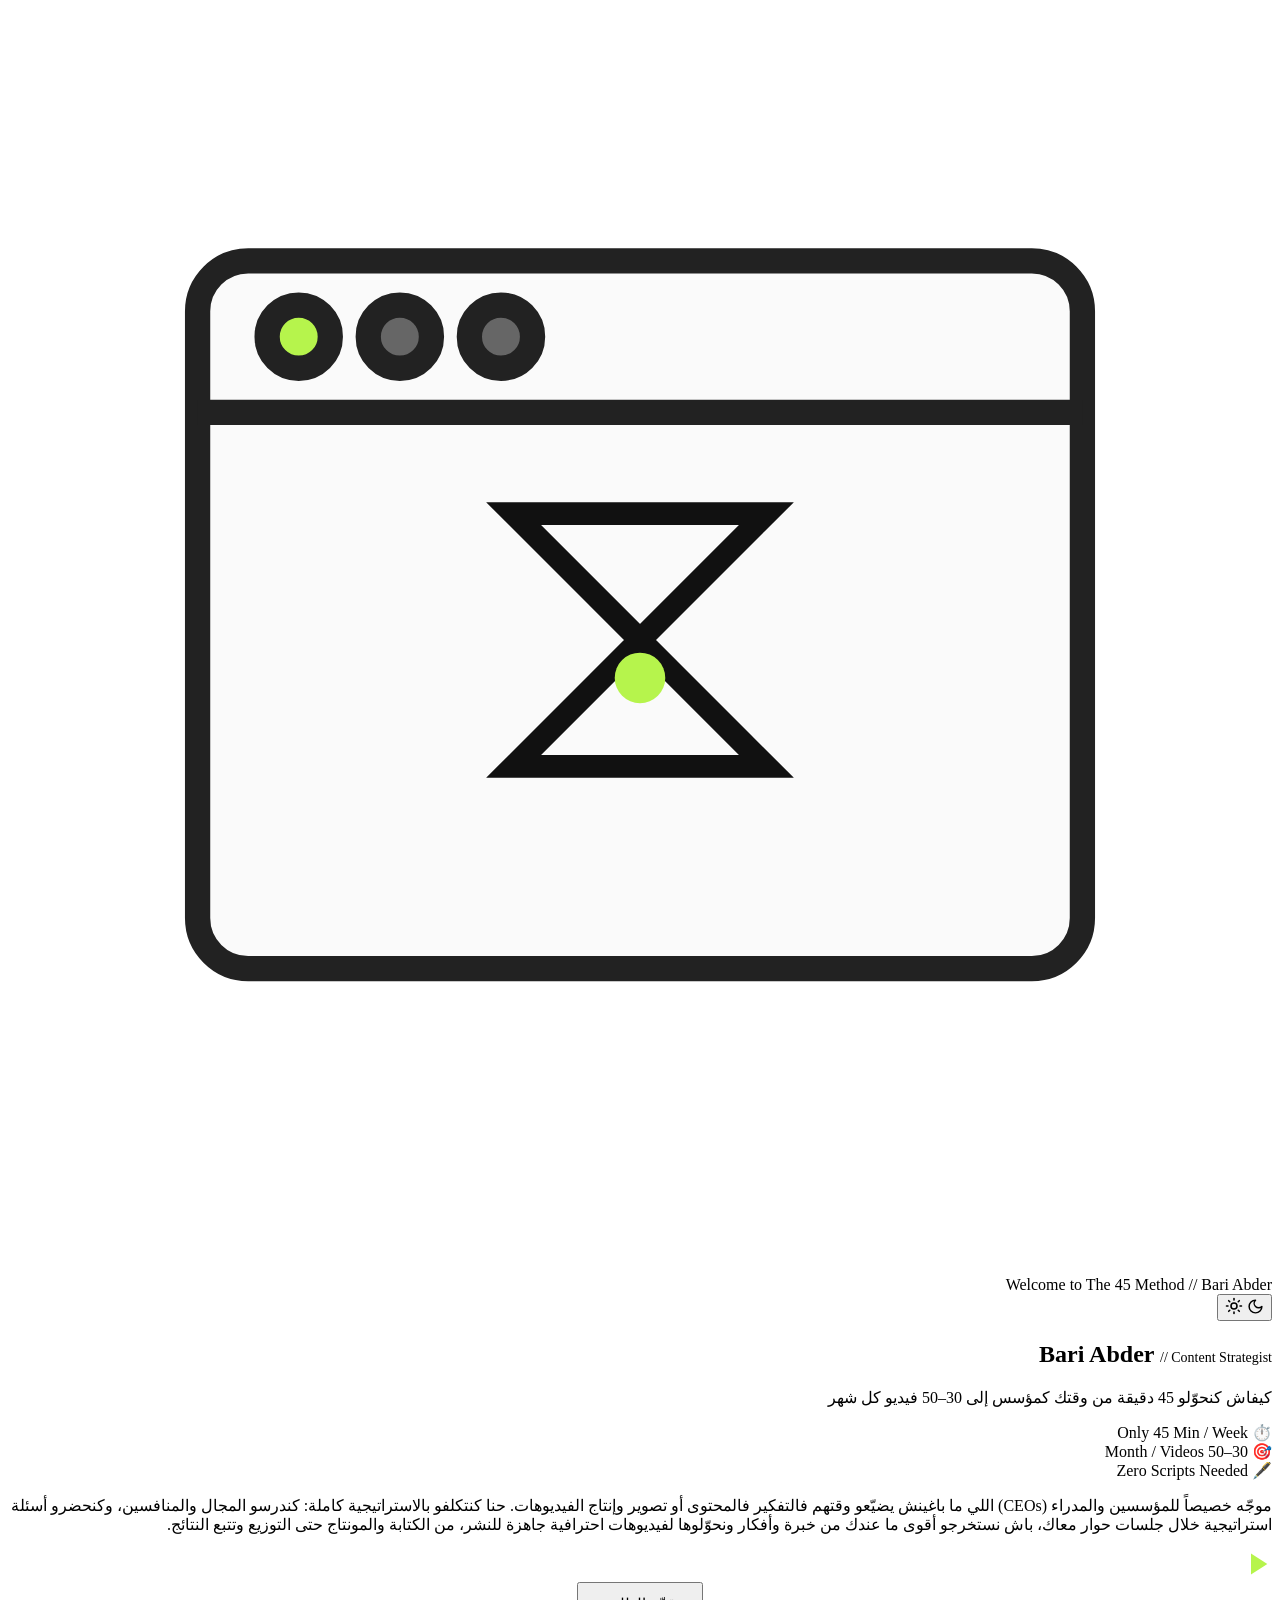
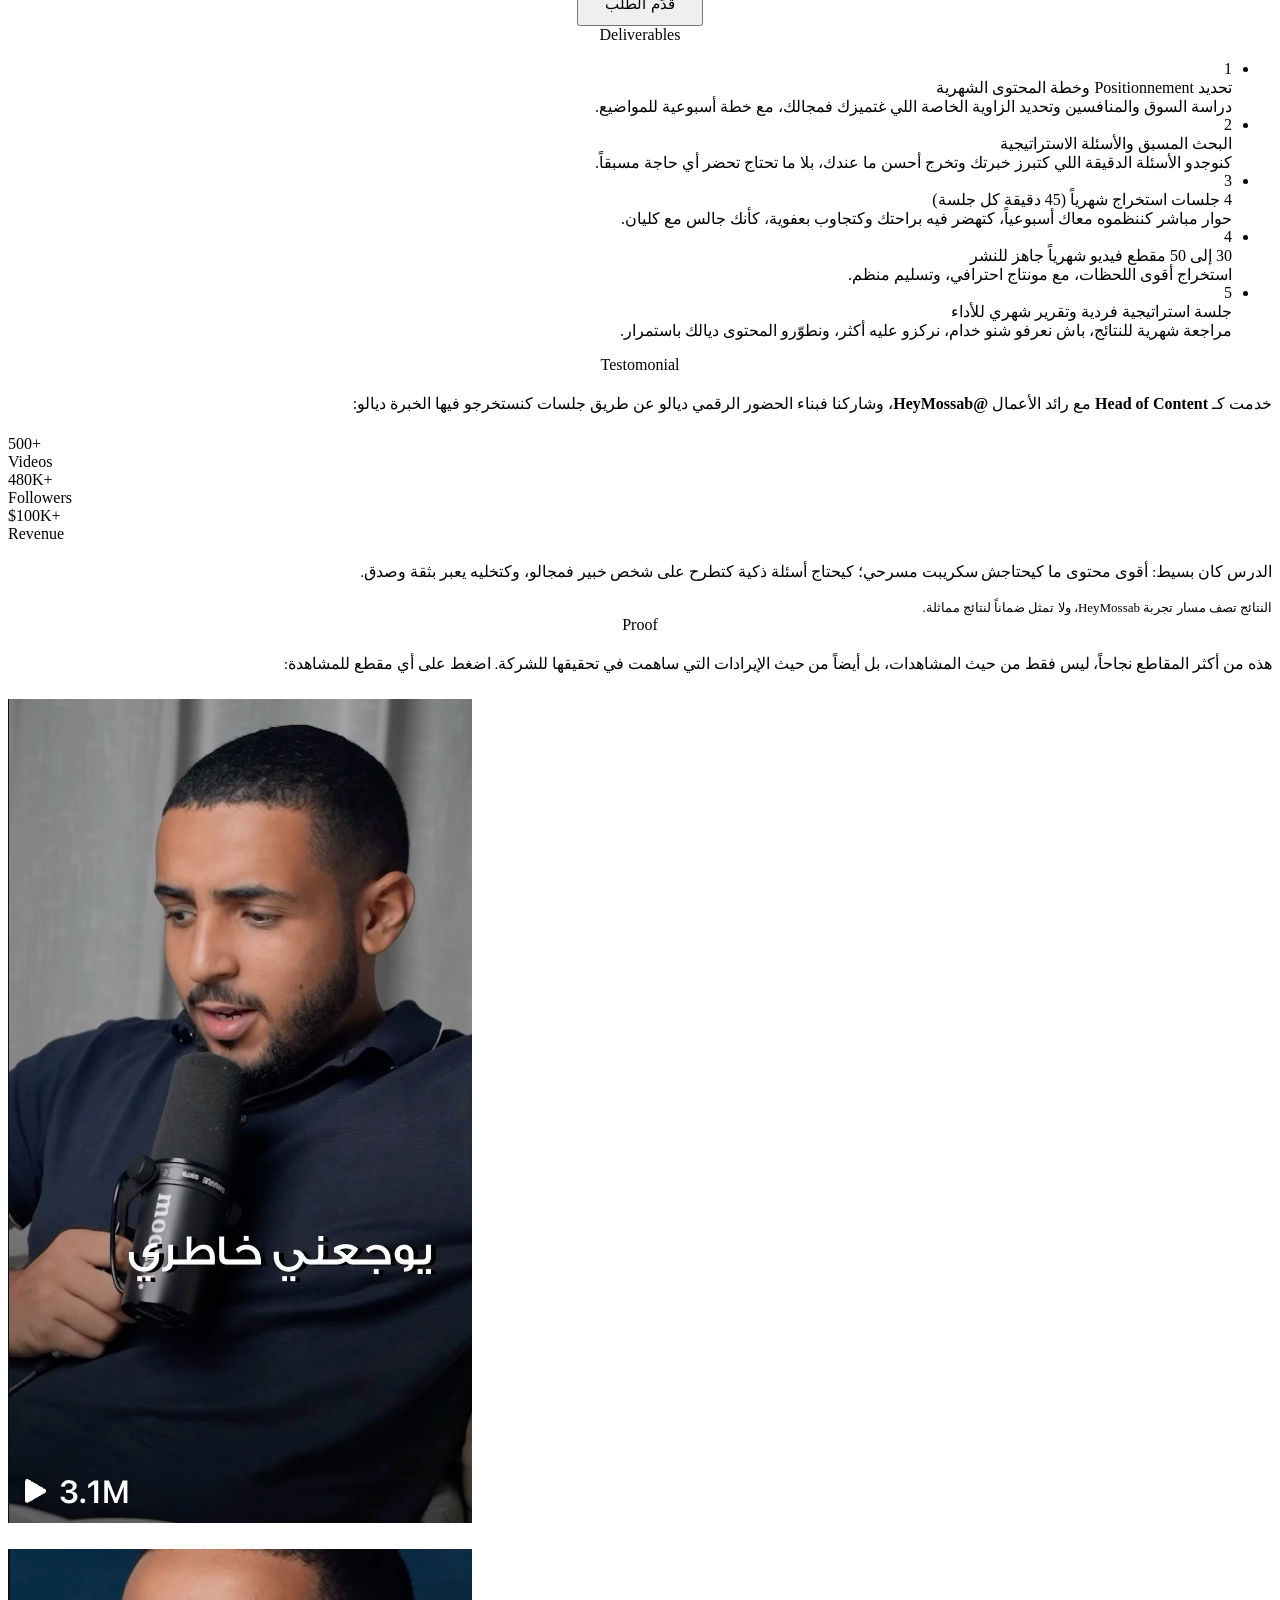
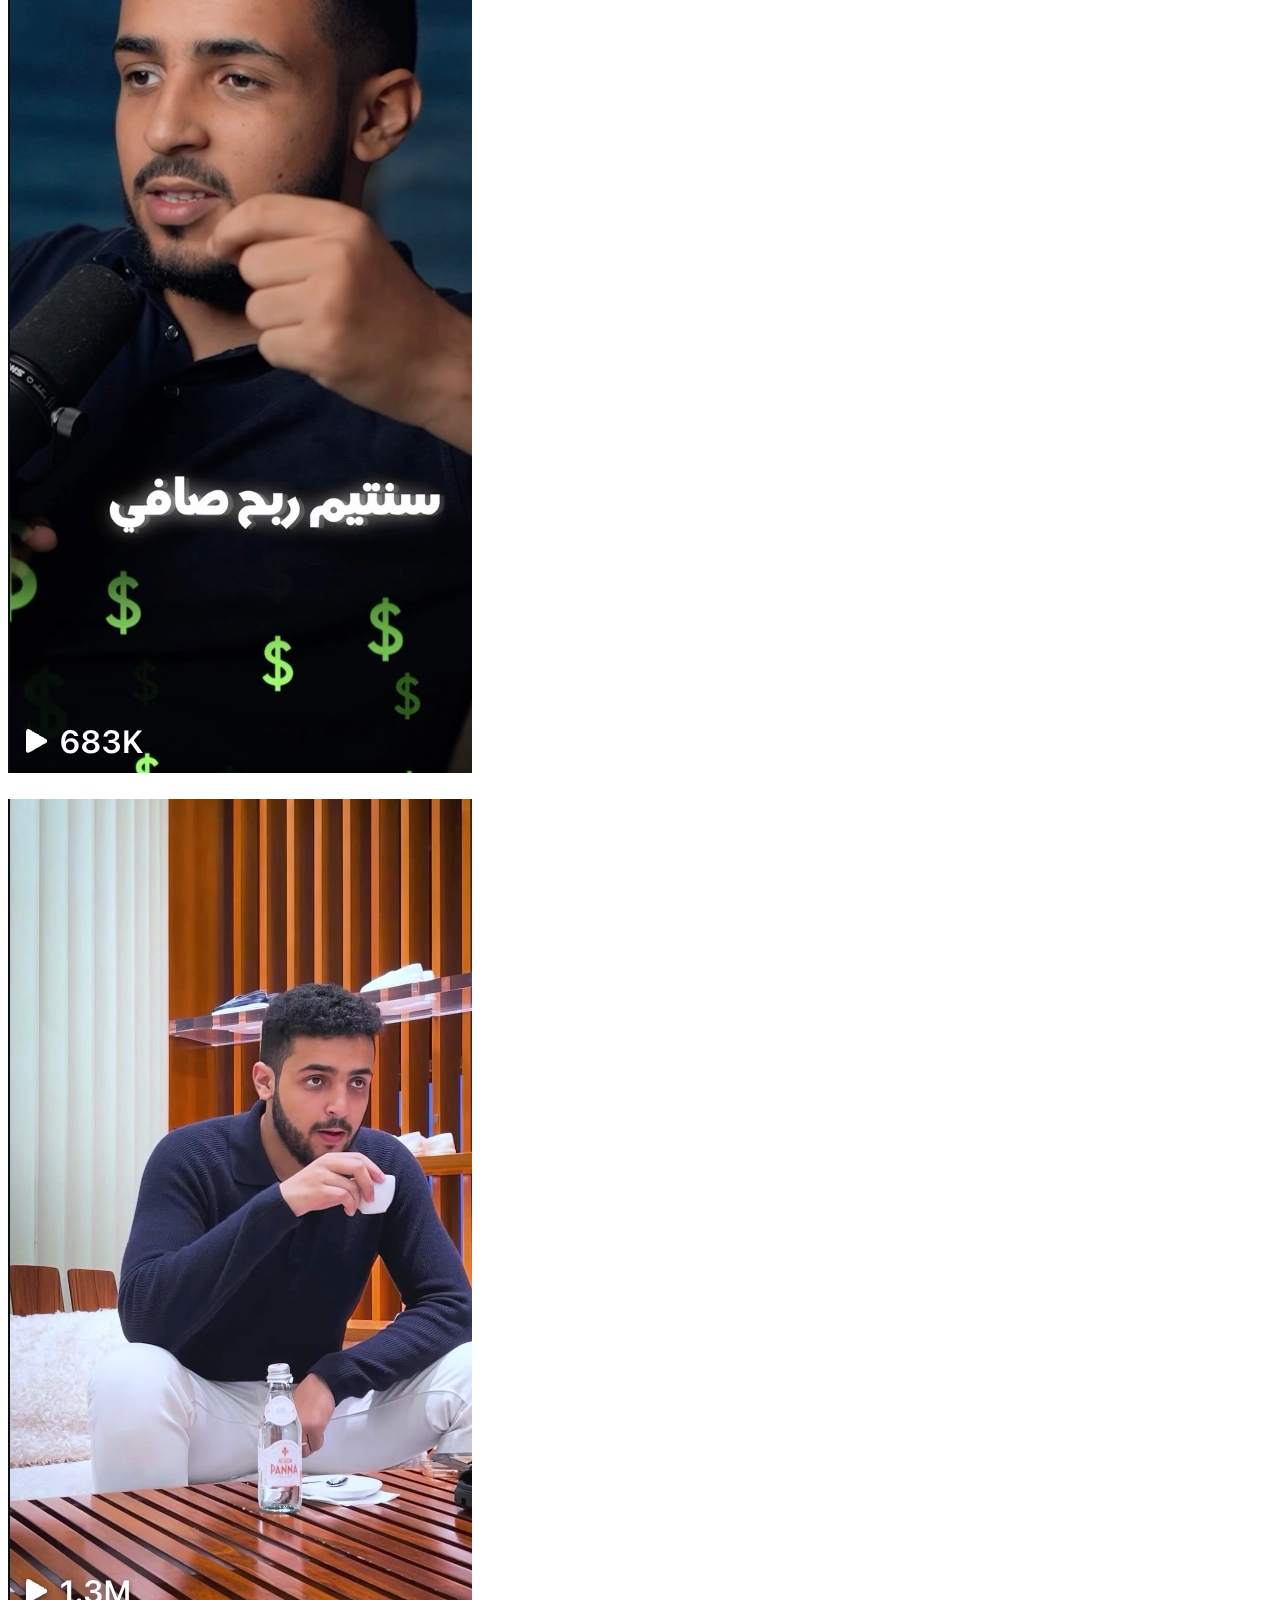
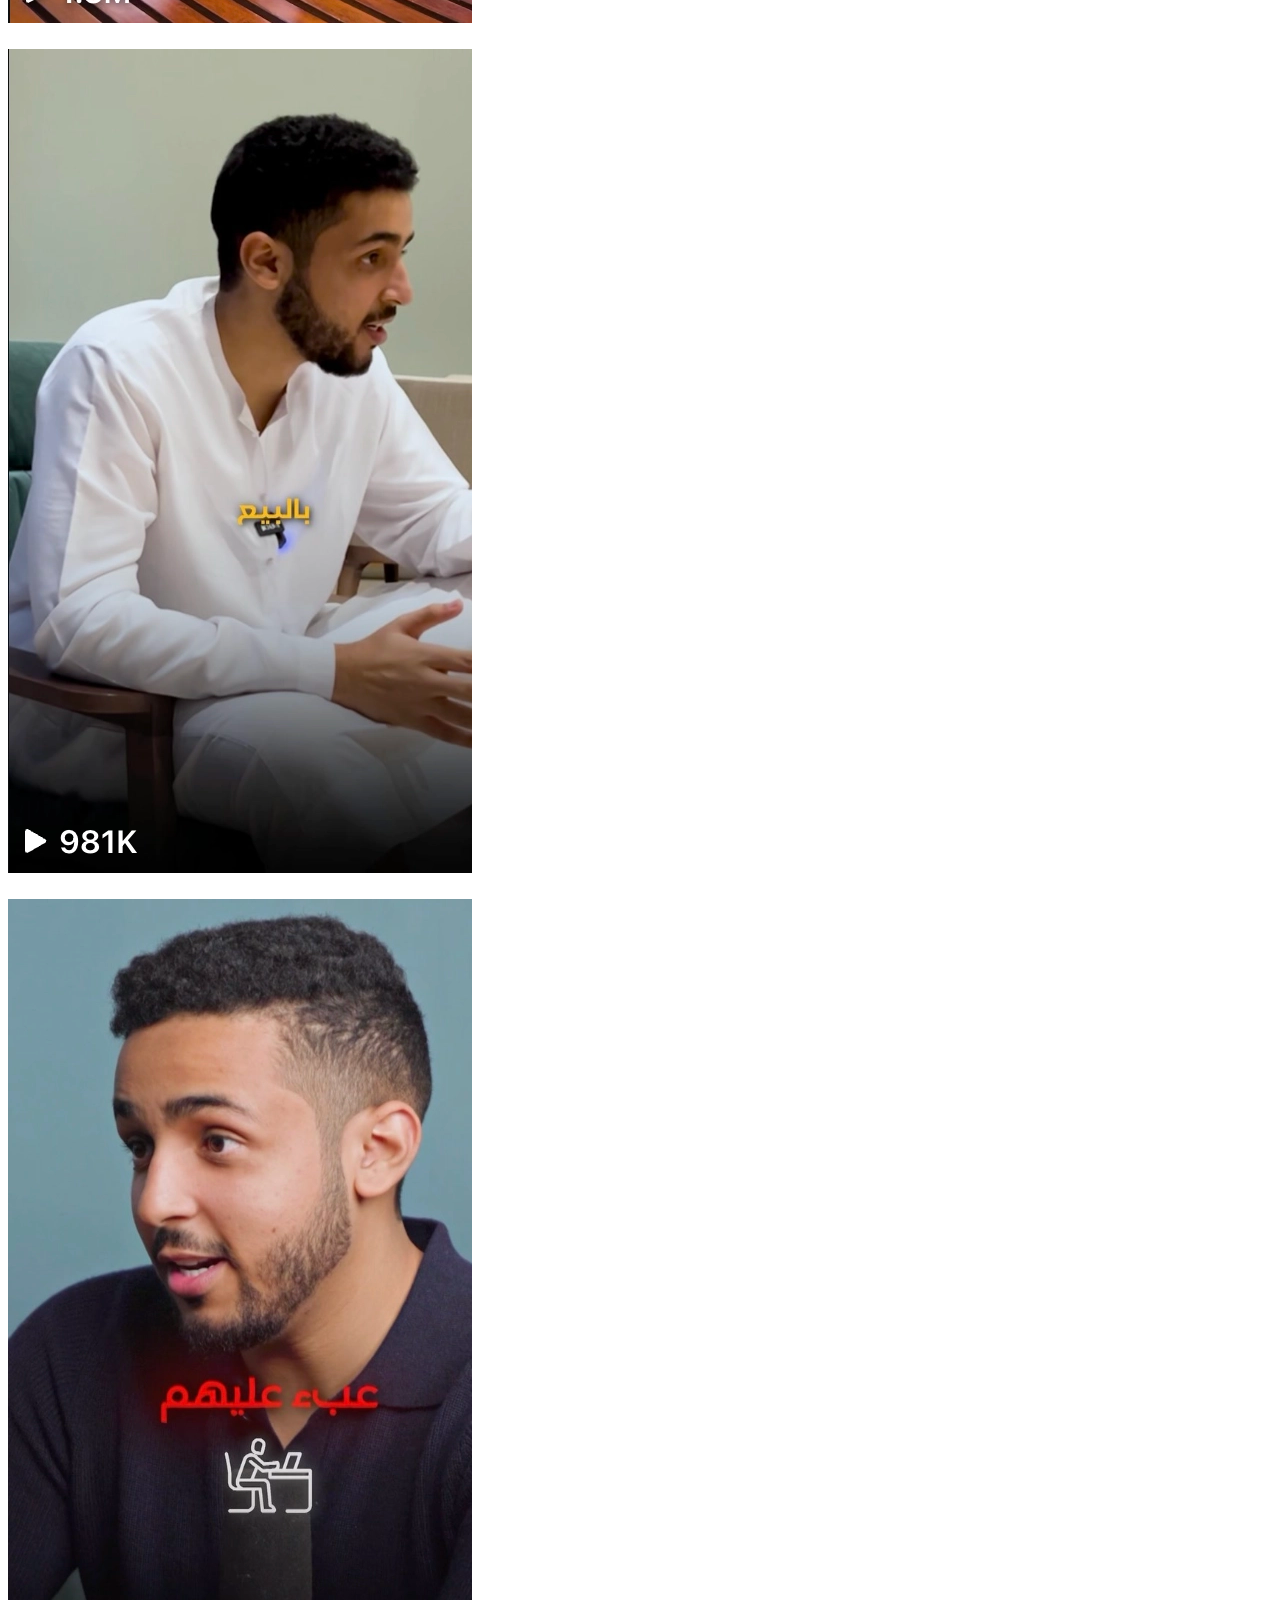
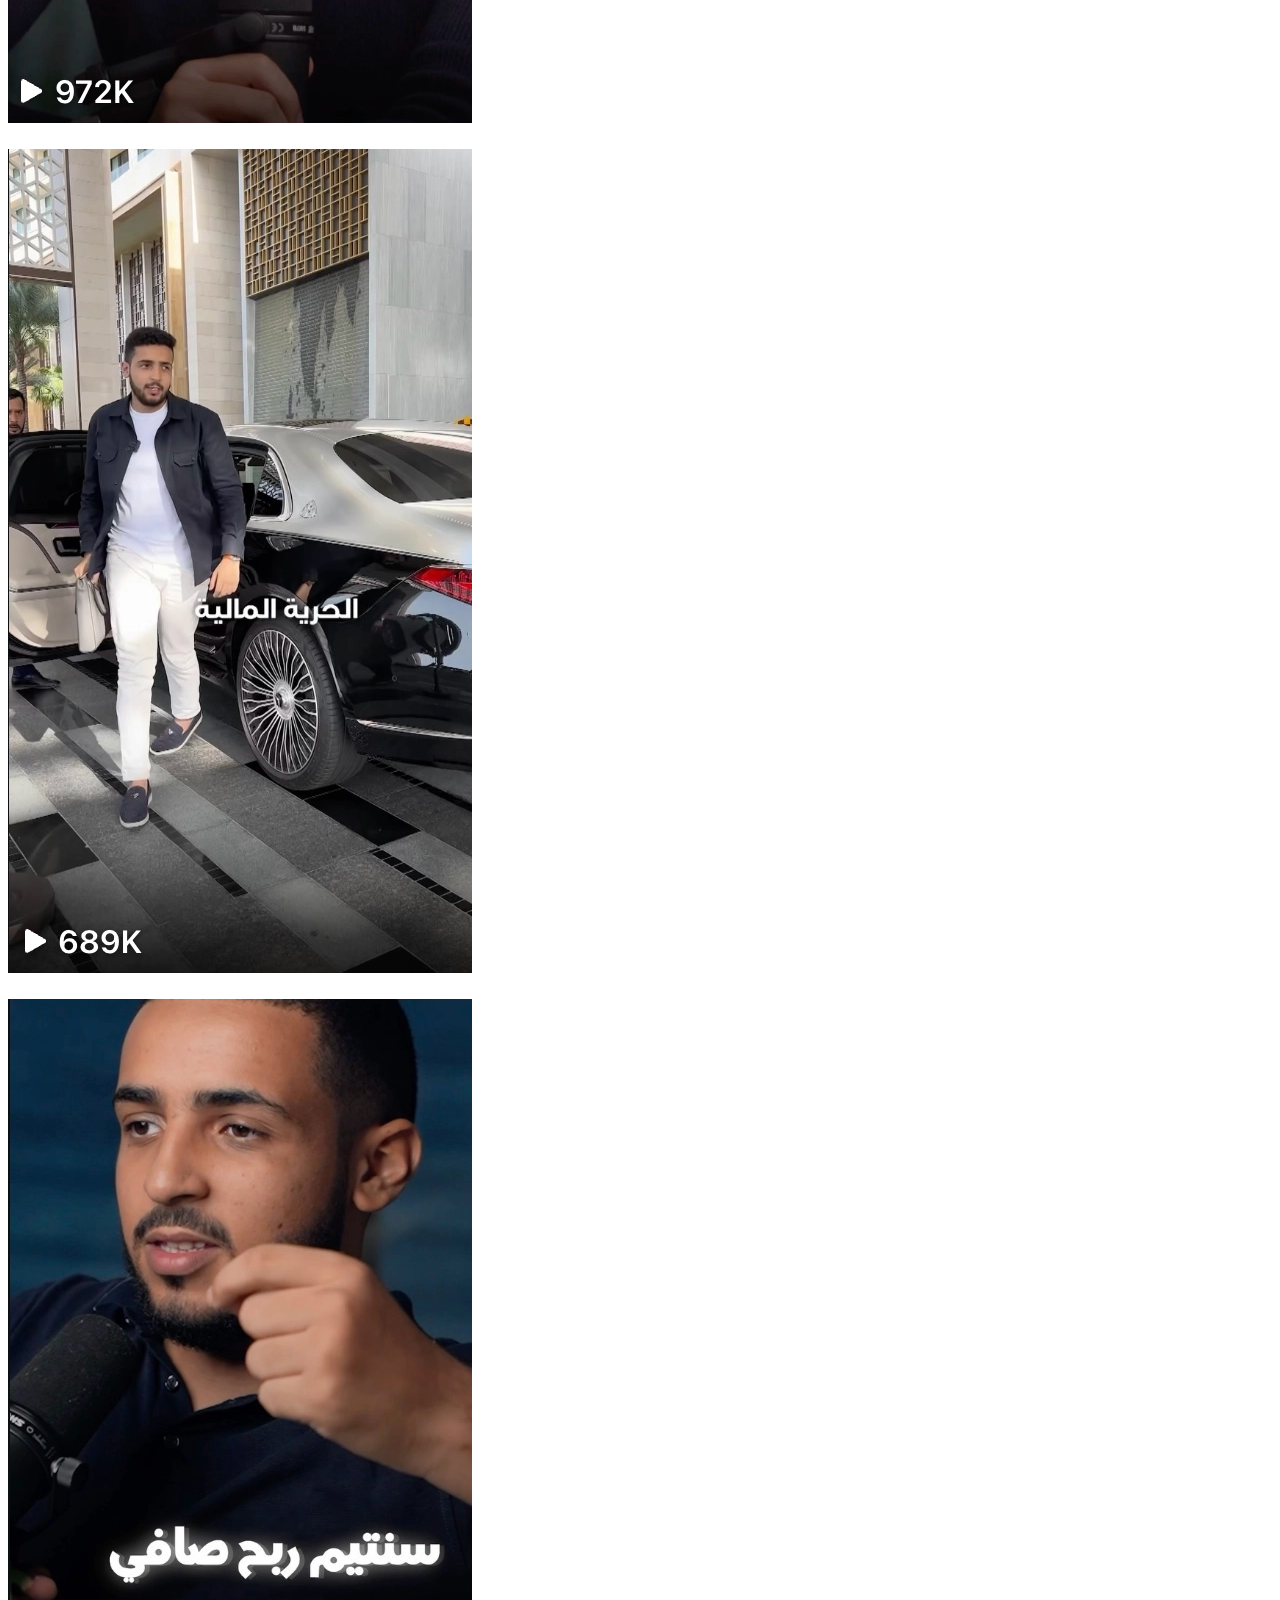
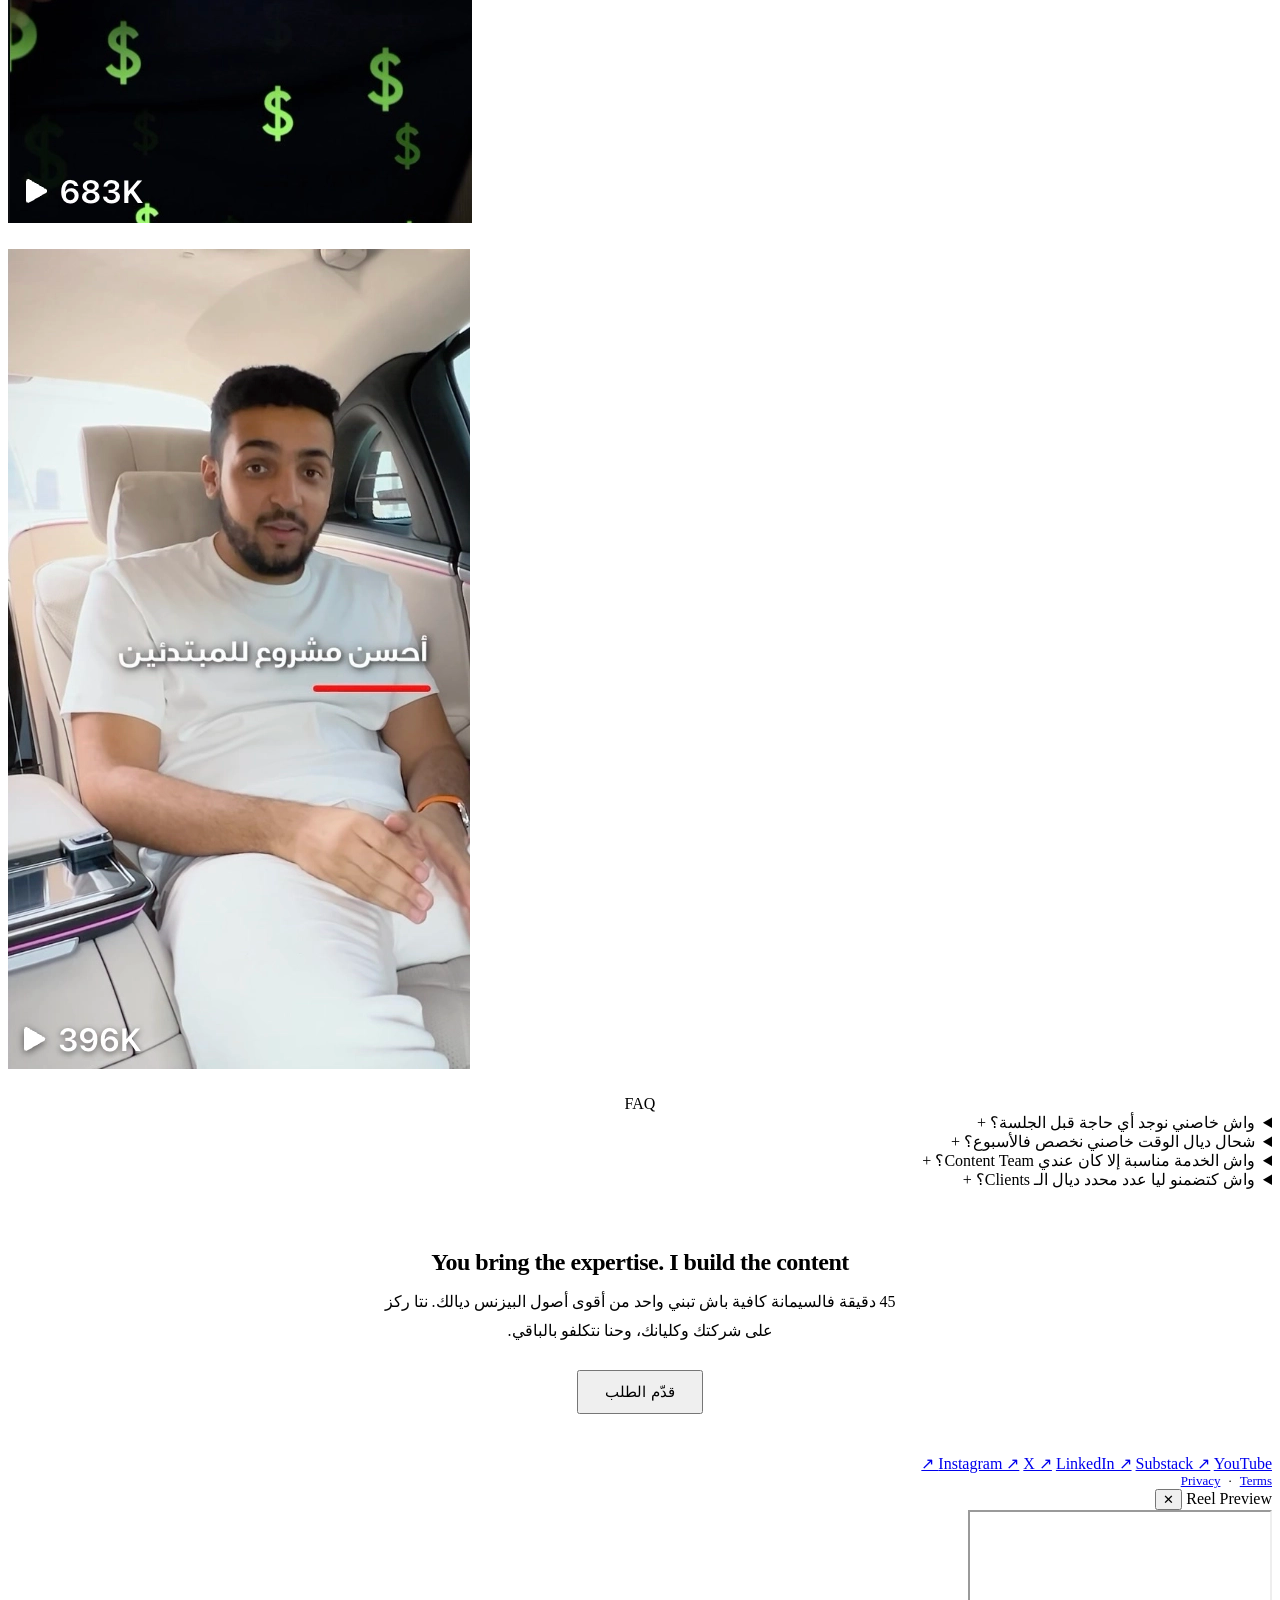
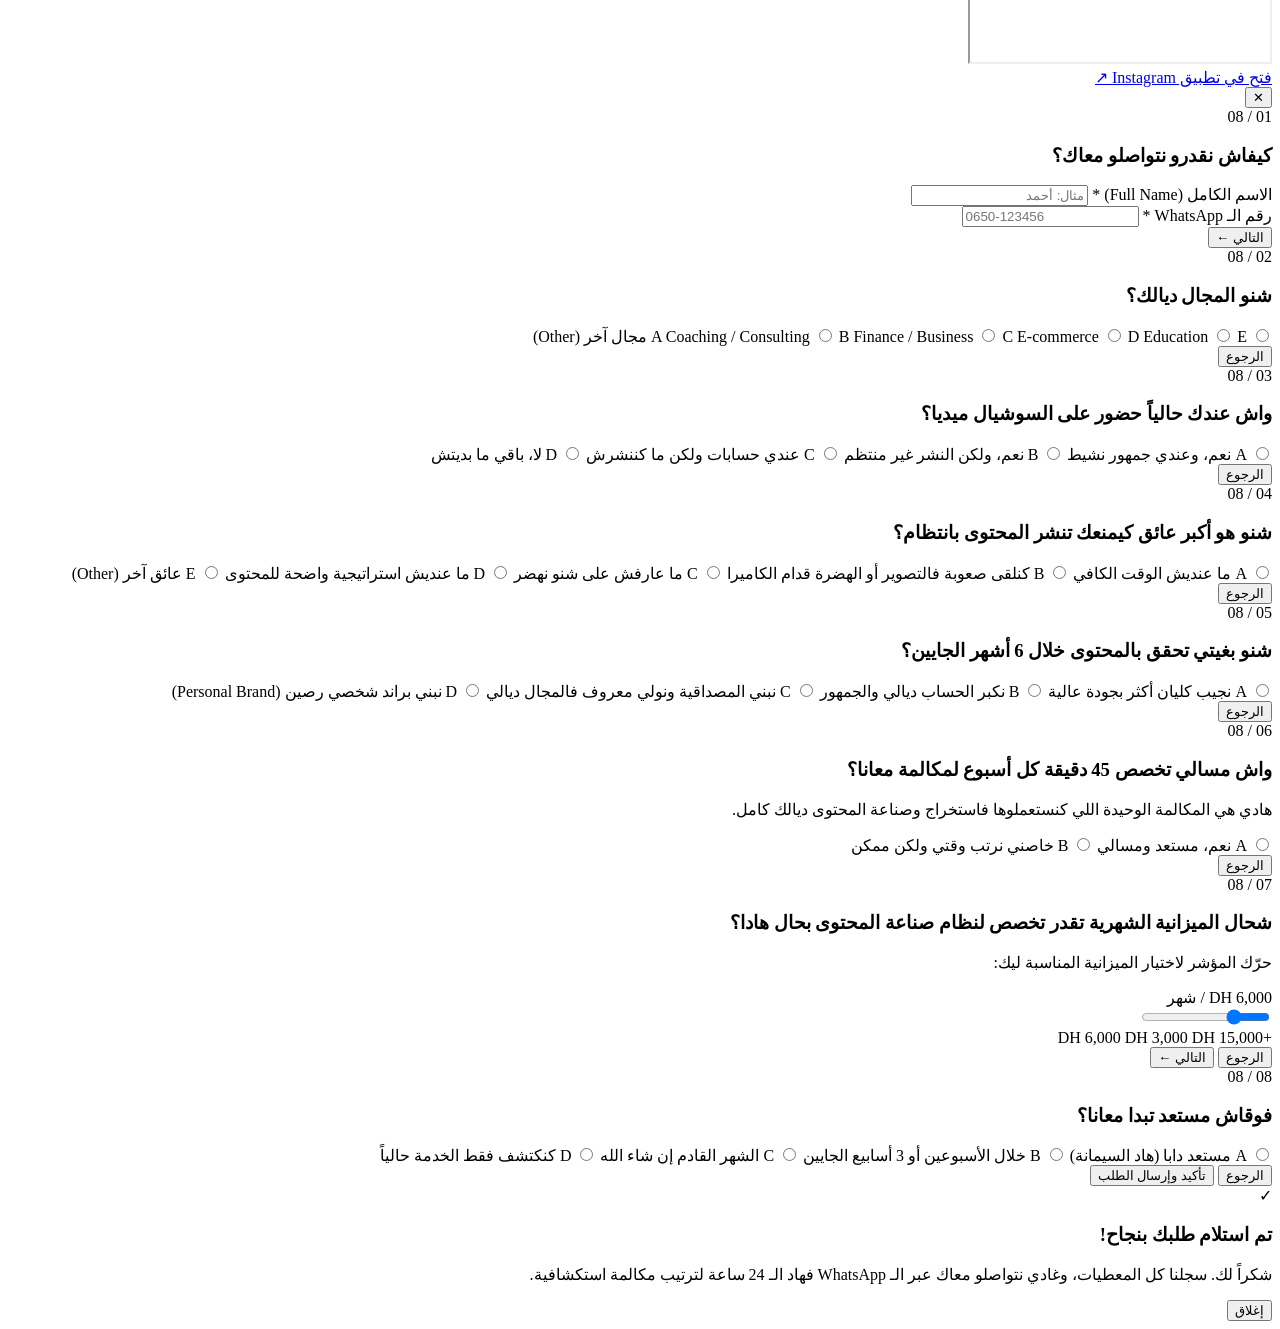
==== index.html @ d9531a42 "Add files via upload" ====
<!DOCTYPE html>
<html lang="ar" dir="rtl" class="scroll-smooth">

<head>
  <meta charset="UTF-8">
  <meta name="viewport" content="width=device-width, initial-scale=1.0">
  <title>Bari Abder // The 45 Method — Content Strategist</title>
  <meta name="description" content="Turn your real-world expertise into an authority engine and inbound leads in just 45 minutes a week. Done-For-You personal branding by Bari Abder.">
  
<!-- Typography: IBM Plex Sans Arabic, Inter & Nanum Pen Script -->
  <link rel="preconnect" href="https://fonts.googleapis.com">
  <link rel="preconnect" href="https://fonts.gstatic.com" crossorigin>
  <link href="https://fonts.googleapis.com/css2?family=IBM+Plex+Sans+Arabic:wght@400;500;600&family=Inter:wght@400;500;600;700&family=Nanum+Pen+Script&display=swap" rel="stylesheet">
<script type="text/javascript">
    (function(c,l,a,r,i,t,y){
        c[a]=c[a]||function(){(c[a].q=c[a].q||[]).push(arguments)};
        t=l.createElement(r);t.async=1;t.src="https://www.clarity.ms/tag/"+i;
        y=l.getElementsByTagName(r)[0];y.parentNode.insertBefore(t,y);
    })(window, document, "clarity", "script", "xfxluvm6i1");
</script>
  
  <link rel="stylesheet" href="css/style.css">

  <!-- Wistia Embedded Logic -->
  <script src="https://fast.wistia.com/player.js" async></script>
  <script src="https://fast.wistia.com/embed/5bd1e0alqr.js" async type="module"></script>
  <script src="https://fast.wistia.com/embed/9xo90klu92.js" async type="module"></script>

  <!-- Fallback so page never blocks if JS fails -->
  <noscript>
    <style>
      #page-loader { display: none !important; }
    </style>
  </noscript>
  <script>
  (function () {
    const saved = localStorage.getItem('theme-override');
    const hour = new Date().getHours();
    const isNight = hour >= 19 || hour < 7; // 7 PM (19:00) to 7 AM (06:59)
    const theme = saved || (isNight ? 'dark' : 'light');
    document.documentElement.setAttribute('data-theme', theme);
  })();
</script>
</head>
<body>

  <!-- =======================================================================
       PAGE ENTRY WELCOME LOADER
       ======================================================================= -->
  <div id="page-loader">
    <svg class="loader-illustration" viewBox="0 0 100 100" fill="none" stroke="#222222" stroke-width="2">
      <rect x="15" y="20" width="70" height="56" rx="4" fill="#fafafa"/>
      <line x1="15" y1="32" x2="85" y2="32"/>
      <circle cx="23" cy="26" r="2.5" fill="#B6F44C"/>
      <circle cx="31" cy="26" r="2.5" fill="#666666"/>
      <circle cx="39" cy="26" r="2.5" fill="#666666"/>
      <!-- Sandglass 45 min illustration -->
      <polygon points="40 40 60 40 50 50 60 60 40 60 50 50" stroke="#111111" fill="none" stroke-width="1.8"/>
      <circle cx="50" cy="53" r="2" fill="#B6F44C" stroke="none"/>
    </svg>
    <div class="loader-text">Welcome to The 45 Method // Bari Abder</div>
  </div>

  

  <!-- TOP CENTER THEME TOGGLE -->
<div class="theme-toggle-wrapper">
  <button
    type="button"
    id="themeToggle"
    class="theme-pill"
    aria-label="Toggle Light and Dark Mode"
    dir="ltr"
  >
    <span class="theme-thumb" aria-hidden="true"></span>

    <!-- Sun Icon -->
    <span class="theme-icon sun-icon" aria-hidden="true">
      <svg width="18" height="18" viewBox="0 0 24 24" fill="none" stroke="currentColor" stroke-width="2.1" stroke-linecap="round" stroke-linejoin="round">
        <circle cx="12" cy="12" r="4"></circle>
        <path d="M12 2v2"></path>
        <path d="M12 20v2"></path>
        <path d="m4.93 4.93 1.41 1.41"></path>
        <path d="m17.66 17.66 1.41 1.41"></path>
        <path d="M2 12h2"></path>
        <path d="M20 12h2"></path>
        <path d="m6.34 17.66-1.41 1.41"></path>
        <path d="m19.07 4.93-1.41 1.41"></path>
      </svg>
    </span>

    <!-- Moon Icon -->
    <span class="theme-icon moon-icon" aria-hidden="true">
      <svg width="17" height="17" viewBox="0 0 24 24" fill="none" stroke="currentColor" stroke-width="2.1" stroke-linecap="round" stroke-linejoin="round">
        <path d="M12 3a6 6 0 0 0 9 9 9 9 0 1 1-9-9Z"></path>
      </svg>
    </span>
  </button>
</div>

  <!-- =======================================================================
       MAIN CONTAINER (720px Column)
       ======================================================================= -->
  <main class="main-wrapper">

    <!-- 1. HERO / POSITIONING BLOCK -->
    <section class="hero-section" aria-label="Introduction">
      <div class="hero-identity-row">
        <h1 class="hero-name">
          <span>Bari Abder</span>
          <span style="font-size: 14px; font-weight: 400; color: var(--text-muted);">// Content Strategist</span>
        </h1>
        
      </div>

      <p class="hero-headline">
<span class="headline-highlight">كيفاش كنحوّلو 45 دقيقة من وقتك كمؤسس إلى 30–50 فيديو كل شهر</span>      </p>

      <!-- Tilted Sticker Accents -->
      <div class="hero-stickers-row">
        <div class="tilted-sticker sticker-1">
          <span>⏱️</span> Only 45 Min / Week
        </div>
        <div class="tilted-sticker sticker-2">
          <span>🎯</span> 30–50 Month / Videos
        </div>
        <div class="tilted-sticker sticker-3">
          <span>🖋️</span> Zero Scripts Needed
        </div>
      </div>

      <p class="hero-subtag">
       موجّه خصيصاً للمؤسسين والمدراء (CEOs) اللي ما باغينش يضيّعو وقتهم فالتفكير فالمحتوى أو تصوير وإنتاج الفيديوهات. حنا كنتكلفو بالاستراتيجية كاملة: كندرسو المجال والمنافسين، وكنحضرو أسئلة استراتيجية خلال جلسات حوار معاك، باش نستخرجو أقوى ما عندك من خبرة وأفكار ونحوّلوها لفيديوهات احترافية جاهزة للنشر، من الكتابة والمونتاج حتى التوزيع وتتبع النتائج.
      </p>


    </section>

    <!-- 2. WISTIA VIDEO PLACEHOLDER BLOCK (Replaces Pillars with 16:9 Video Rectangle) -->
    
      <!-- Wistia Video 16:9 Rectangle Block (Same size & aesthetic as offer cards) -->
      <!-- TO CHANGE VIDEO ID: replace '5bd1e0alqr' in the media-id attribute and in the <head> script tag -->
      <div class="video-wrapper-16-9">
        <div class="video-placeholder-backdrop" aria-hidden="true">
          <div class="play-button-icon">
            <svg width="28" height="28" viewBox="0 0 24 24" fill="#B6F44C">
              <polygon points="6 3 20 12 6 21 6 3"></polygon>
            </svg>
          </div>
        </div>
        <wistia-player media-id="5bd1e0alqr" aspect="1.7777777777777777"></wistia-player>
      </div>

      <div style="text-align: center;">
        <button type="button" onclick="openBookingModal()" class="btn-primary" style="font-size: 15px; padding: 11px 26px;">قدّم الطلب</button>
      </div>

    <!-- 3. WHAT YOU GET // DELIVERABLES (شنو كتاخد بالضبط - Word for Word) -->
    <section aria-label="شنو كتاخد بالضبط" dir="rtl">
      <div class="section-eyebrow" style="display:block; text-align:center;">
        <span class="eyebrow-badge">Deliverables</span>
      </div>


      <ul class="deliverables-list">
        <li class="deliverables-item">
          <span class="deliverables-dot">1</span>
          <div>
            <div class="deliverables-title">تحديد <span class="en">Positionnement</span> وخطة المحتوى الشهرية</div>
            <div class="deliverables-desc">دراسة السوق والمنافسين وتحديد الزاوية الخاصة اللي غتميزك فمجالك، مع خطة أسبوعية للمواضيع.</div>
          </div>
        </li>
        <li class="deliverables-item">
          <span class="deliverables-dot">2</span>
          <div>
            <div class="deliverables-title">البحث المسبق والأسئلة الاستراتيجية</div>
            <div class="deliverables-desc">كنوجدو الأسئلة الدقيقة اللي كتبرز خبرتك وتخرج أحسن ما عندك، بلا ما تحتاج تحضر أي حاجة مسبقاً.</div>
          </div>
        </li>
        <li class="deliverables-item">
          <span class="deliverables-dot">3</span>
          <div>
            <div class="deliverables-title">4 جلسات استخراج شهرياً (45 دقيقة كل جلسة)</div>
            <div class="deliverables-desc">حوار مباشر كننظموه معاك أسبوعياً، كتهضر فيه براحتك وكتجاوب بعفوية، كأنك جالس مع كليان.</div>
          </div>
        </li>
        <li class="deliverables-item">
          <span class="deliverables-dot">4</span>
          <div>
            <div class="deliverables-title">30 إلى 50 مقطع فيديو شهرياً جاهز للنشر</div>
            <div class="deliverables-desc">استخراج أقوى اللحظات، مع مونتاج احترافي، وتسليم منظم.</div>
          </div>
        </li>
        <li class="deliverables-item">
          <span class="deliverables-dot">5</span>
          <div>
            <div class="deliverables-title">جلسة استراتيجية فردية وتقرير شهري للأداء</div>
            <div class="deliverables-desc">مراجعة شهرية للنتائج، باش نعرفو شنو خدام، نركزو عليه أكثر، ونطوّرو المحتوى ديالك باستمرار.</div>
          </div>
        </li>
      </ul>
    </section>

    <!-- 4. REAL PROOF // HEYMOSSAB BLOCK (Word for Word) -->
    <section aria-label="The 45 Method فالواقع" dir="rtl">
      <div class="section-eyebrow"style="display:block;text-align:center;">
        <span class="eyebrow-badge">Testomonial</span>
      </div>

      <p style="color: var(--text-muted); font-size: 16px; margin-bottom: 16px; line-height: 1.8;">
        خدمت كـ <strong style="color: var(--text-primary);" class="en">Head of Content</strong> مع رائد الأعمال <strong style="color: var(--text-primary);" class="en">@HeyMossab</strong>، وشاركنا فبناء الحضور الرقمي ديالو عن طريق جلسات كنستخرجو فيها الخبرة ديالو:
      </p>

      <div class="proof-card" style="border-right: 3px solid var(--accent-brand); border-left: 1px solid var(--border-light);">
        <div class="proof-grid">
          <div class="proof-video-frame">
            <wistia-player media-id="9xo90klu92" aspect="0.8"></wistia-player>
          </div>

          <div>
            <div class="stats-row" dir="ltr">
              <div>
                <div class="stat-number">500+</div>
                <div class="stat-label">Videos</div>
              </div>
              <div>
                <div class="stat-number">480K+</div>
                <div class="stat-label">Followers</div>
              </div>
              <div>
                <div class="stat-number">$100K+</div>
                <div class="stat-label">Revenue</div>
              </div>
            </div>

            <p style="color: var(--text-body); font-size: 15.5px; margin-bottom: 14px; line-height: 1.8;">
              الدرس كان بسيط: أقوى محتوى ما كيحتاجش سكريبت مسرحي؛ كيحتاج أسئلة ذكية كتطرح على شخص خبير فمجالو، وكتخليه يعبر بثقة وصدق.
            </p>
            <div class="proof-disclaimer" style="font-size: 13px; color: var(--text-dim);">
              النتائج تصف مسار تجربة <span class="en">HeyMossab</span>، ولا تمثل ضماناً لنتائج مماثلة.
            </div>
          </div>
        </div>
      </div>
    </section>

    <!-- 5. VIRAL REELS GALLERY // نماذج من الفيديوهات اللي حققت انتشار -->
    <section aria-label="نماذج من الفيديوهات" dir="rtl">
      <div class="section-eyebrow"style="display:block;text-align:center;">
      
        <span class="eyebrow-badge">Proof</span>
      </div>

      <p style="color: var(--text-muted); font-size: 15.5px; margin-bottom: 22px; line-height: 1.8;">
        هذه من أكثر المقاطع نجاحاً، ليس فقط من حيث المشاهدات، بل أيضاً من حيث الإيرادات التي ساهمت في تحقيقها للشركة. اضغط على أي مقطع للمشاهدة:
      </p>

      <!-- 8 Viral Reel Cards Grid -->
      <div class="reels-grid" dir="ltr">
        <!-- Reel 1 -->
        <a href="https://www.instagram.com/listentomocast/reel/CzmCxbLNF3N/" target="_blank" rel="noopener noreferrer" class="reel-card" aria-label="Watch Viral Reel 1">
          <img src="1.webp" alt="Viral Reel 1 Preview" class="reel-bg-img" loading="lazy">
          <div class="reel-center-play">
            <svg width="18" height="18" viewBox="0 0 24 24" fill="#ffffff"><polygon points="6 3 20 12 6 21 6 3"></polygon></svg>
          </div>
        </a>

        <!-- Reel 2 -->
        <a href="https://www.instagram.com/listentomocast/reel/C3sUO_nNaJ1/" target="_blank" rel="noopener noreferrer" class="reel-card" aria-label="Watch Viral Reel 2">
          <img src="2.webp" alt="Viral Reel 2 Preview" class="reel-bg-img" loading="lazy">
          <div class="reel-center-play">
            <svg width="18" height="18" viewBox="0 0 24 24" fill="#ffffff"><polygon points="6 3 20 12 6 21 6 3"></polygon></svg>
          </div>
        </a>

        <!-- Reel 3 -->
        <a href="https://www.instagram.com/listentomocast/reel/C92xQi-tTWN/" target="_blank" rel="noopener noreferrer" class="reel-card" aria-label="Watch Viral Reel 3">
          <img src="3.webp" alt="Viral Reel 3 Preview" class="reel-bg-img" loading="lazy">
          <div class="reel-center-play">
            <svg width="18" height="18" viewBox="0 0 24 24" fill="#ffffff"><polygon points="6 3 20 12 6 21 6 3"></polygon></svg>
          </div>
        </a>

        <!-- Reel 4 -->
        <a href="https://www.instagram.com/listentomocast/reel/C61oQqPNBMu/" target="_blank" rel="noopener noreferrer" class="reel-card" aria-label="Watch Viral Reel 4">
          <img src="4.webp" alt="Viral Reel 4 Preview" class="reel-bg-img" loading="lazy">
          <div class="reel-center-play">
            <svg width="18" height="18" viewBox="0 0 24 24" fill="#ffffff"><polygon points="6 3 20 12 6 21 6 3"></polygon></svg>
          </div>
        </a>

        <!-- Reel 5 -->
        <a href="https://www.instagram.com/listentomocast/reel/C2hr_ibNJGO/" target="_blank" rel="noopener noreferrer" class="reel-card" aria-label="Watch Viral Reel 5">
          <img src="5.webp" alt="Viral Reel 5 Preview" class="reel-bg-img" loading="lazy">
          <div class="reel-center-play">
            <svg width="18" height="18" viewBox="0 0 24 24" fill="#ffffff"><polygon points="6 3 20 12 6 21 6 3"></polygon></svg>
          </div>
        </a>

        <!-- Reel 6 -->
        <a href="https://www.instagram.com/listentomocast/reel/C69a12PtpEW/" target="_blank" rel="noopener noreferrer" class="reel-card" aria-label="Watch Viral Reel 6">
          <img src="6.webp" alt="Viral Reel 6 Preview" class="reel-bg-img" loading="lazy">
          <div class="reel-center-play">
            <svg width="18" height="18" viewBox="0 0 24 24" fill="#ffffff"><polygon points="6 3 20 12 6 21 6 3"></polygon></svg>
          </div>
        </a>

        <!-- Reel 7 -->
        <a href="https://www.instagram.com/listentomocast/reel/Cya7slStvdF/" target="_blank" rel="noopener noreferrer" class="reel-card" aria-label="Watch Viral Reel 7">
          <img src="7.webp" alt="Viral Reel 7 Preview" class="reel-bg-img" loading="lazy">
          <div class="reel-center-play">
            <svg width="18" height="18" viewBox="0 0 24 24" fill="#ffffff"><polygon points="6 3 20 12 6 21 6 3"></polygon></svg>
          </div>
        </a>

        <!-- Reel 8 -->
        <a href="https://www.instagram.com/listentomocast/reel/C-Qg9ZlN_tA/" target="_blank" rel="noopener noreferrer" class="reel-card" aria-label="Watch Viral Reel 8">
          <img src="8.webp" alt="Viral Reel 8 Preview" class="reel-bg-img" loading="lazy">
          <div class="reel-center-play">
            <svg width="18" height="18" viewBox="0 0 24 24" fill="#ffffff"><polygon points="6 3 20 12 6 21 6 3"></polygon></svg>
          </div>
        </a>
      </div>
    </section>

    <!-- 6. QUESTIONS // الأسئلة الشائعة (Word for Word using Native <details>) -->
    <section aria-label="الأسئلة الشائعة" dir="rtl">
      <div class="section-eyebrow"style="display:block;text-align:center;">
        <span class="eyebrow-badge">FAQ</span>
      </div>

      <div class="faq-accordion">

        <details class="faq-item">
          <summary class="faq-trigger">
            <span>واش خاصني نوجد أي حاجة قبل الجلسة؟</span>
            <span class="faq-icon">+</span>
          </summary>
          <div class="faq-answer">
            نهائياً. حنا كنتكلفو بالبحث المسبق وتحضير المواضيع والأسئلة الاستراتيجية. نتا كتدخل للمكالمة ببال مرتاح باش تشارك خبرتك فقط.
          </div>
        </details>

        <details class="faq-item">
          <summary class="faq-trigger">
            <span>شحال ديال الوقت خاصني نخصص فالأسبوع؟</span>
            <span class="faq-icon">+</span>
          </summary>
          <div class="faq-answer">
            45 دقيقة فقط فالسيمانة لمكالمة الاستخراج، وحنا كنتكلفو بالإنتاج، المونتاج والتسليم الكامل.
          </div>
        </details>

        <details class="faq-item">
          <summary class="faq-trigger">
            <span>واش الخدمة مناسبة إلا كان عندي <span class="en">Content Team</span>؟</span>
            <span class="faq-icon">+</span>
          </summary>
          <div class="faq-answer">
            نعم. نقدرو نخدمو مع الفريق ديالك؛ كنتكلفو بالاستراتيجية وبجلسات استخراج المحتوى وصياغة الأفكار، وفريقك يكمل مراحل النشر والجدولة.
          </div>
        </details>

        <details class="faq-item">
          <summary class="faq-trigger">
            <span>واش كتضمنو ليا عدد محدد ديال الـ <span class="en">Clients</span>؟</span>
            <span class="faq-icon">+</span>
          </summary>
          <div class="faq-answer">
            ما كنبيعوش أوهام: ما كنضمنوش رقم إيرادات معين. اللي كنقدمو ليك هو <span class="en">System</span> منظم كيبني حضور رقمي رصين، <span class="en">Positioning</span> حاد فالسوق، ومحتوى كيخلي جمهورك يفهم قيمتك ويثق فخدمتك.
          </div>
        </details>
      </div>
    </section>

    <!-- 7. FINAL SIGNATURE CTA -->
    <section aria-label="Final CTA">
      <div class="surface-card" style="text-align: center; padding: 40px 24px; border-radius: var(--radius-sm);">
        <h2 style="font-size: 24px; font-weight: 600; margin-bottom: 12px; letter-spacing: -0.02em;">
          <span class="headline-green en">You bring the expertise. I build the content</span>
        </h2>
        <p style="color: var(--text-muted); max-width: 520px; margin: 0 auto 24px; font-size: 16px; line-height: 1.8;">
          45 دقيقة فالسيمانة كافية باش تبني واحد من أقوى أصول البيزنس ديالك. نتا ركز على شركتك وكليانك، وحنا نتكلفو بالباقي.
        </p>
         <div style="text-align: center; margin-top: 1px;">
        <button type="button" onclick="openBookingModal()" class="btn-primary" style="font-size: 15px; padding: 11px 26px;">قدّم الطلب</button>
      </div>
      </div>
    </section>

    

    <!-- 9. FOOTER WITH 15-ICON RIBBON & VERIFIED LINKS -->
    <footer id="contact" class="footer-section">
     
      

      <div class="social-links-row">
      
        <a href="https://instagram.com/bariabder" target="_blank" rel="noopener noreferrer" class="social-link">Instagram ↗</a>
        <a href="https://x.com/bariabder" target="_blank" rel="noopener noreferrer" class="social-link">X ↗</a>
        <a href="https://linkedin.com/in/bariabder" target="_blank" rel="noopener noreferrer" class="social-link">LinkedIn ↗</a>
        <a href="https://bariabder.substack.com" target="_blank" rel="noopener noreferrer" class="social-link">Substack ↗</a>
        <a href="https://www.youtube.com/@bariabder" target="_blank" rel="noopener noreferrer" class="social-link">YouTube ↗</a>
      </div>

      <!-- Legal Links -->
      <div class="footer-legal" style="display: flex; gap: 8px; font-size: 13px; color: var(--text-muted);">
        <a href="https://www.bariabder.com/Terms-of-Service">Terms</a>
        <span>·</span>
        <a href="https://www.bariabder.com/privacy">Privacy</a>
      </div>

      

      
    </footer>

  </main>

  
<!-- REEL PREVIEW MODAL (Dynamic Instagram Embed) -->
  <div id="reelPreviewModal" class="modal-backdrop">
    <div class="reel-modal-sheet">
      <div class="reel-modal-header">
        <span class="reel-modal-badge">Reel Preview</span>
        <button type="button" onclick="closeReelModal()" class="reel-close-btn" aria-label="إغلاق المعاينة">✕</button>
      </div>

      <div class="reel-iframe-container">
        <iframe id="reelEmbedIframe" src="" allow="autoplay; clipboard-write; encrypted-media; picture-in-picture; web-share" allowfullscreen></iframe>
      </div>

      <a id="reelExternalLink" href="#" target="_blank" rel="noopener noreferrer" class="reel-external-btn">
        <span>فتح في تطبيق <span class="en">Instagram</span></span>
        <span class="en">↗</span>
      </a>
    </div>
  </div>

  <!-- BOOKING MODAL -->
  <div id="bookingModal" class="modal-backdrop">
    <div class="modal-sheet">
      <button type="button" onclick="closeBookingModal()" class="modal-close" aria-label="إغلاق">✕</button>

      <div class="flow-progress-bar">
        <div id="formProgress" class="flow-progress-fill"></div>
      </div>

      <form id="otmMultiStepForm" novalidate>

        <!-- 1. معلومات التواصل -->
        <div class="form-step active" data-step="1">
          <span class="step-num">01 / 08</span>
          <h3 class="step-question">كيفاش نقدرو نتواصلو معاك؟</h3>
          
          <div class="inputs-group">
            <div class="input-field">
              <label for="fullName">الاسم الكامل (Full Name) *</label>
              <input type="text" id="fullName" name="fullName" required placeholder="مثال: أحمد">
            </div>

            <div class="input-field">
              <label for="phone">رقم الـ WhatsApp *</label>
              <input type="tel" id="phone" name="phone" required placeholder="0650-123456" dir="ltr">
            </div>
          </div>

          <div class="step-nav" style="justify-content: flex-end;">
            <button type="button" class="btn-primary" onclick="validateContactAndNext()">التالي ←</button>
          </div>
        </div>

        <!-- 2. المجال -->
        <div class="form-step" data-step="2">
          <span class="step-num">02 / 08</span>
          <h3 class="step-question">شنو المجال ديالك؟</h3>
          
          <div class="choice-group">
            <label class="choice-card">
              <input type="radio" name="niche" value="Coaching / Consulting" onchange="nextStep()">
              <span class="choice-box">
                <span class="choice-key">A</span>
                <span class="choice-label">Coaching / Consulting</span>
              </span>
            </label>

            <label class="choice-card">
              <input type="radio" name="niche" value="Finance / Business" onchange="nextStep()">
              <span class="choice-box">
                <span class="choice-key">B</span>
                <span class="choice-label">Finance / Business</span>
              </span>
            </label>

            <label class="choice-card">
              <input type="radio" name="niche" value="E-commerce" onchange="nextStep()">
              <span class="choice-box">
                <span class="choice-key">C</span>
                <span class="choice-label">E-commerce</span>
              </span>
            </label>

            <label class="choice-card">
              <input type="radio" name="niche" value="Education" onchange="nextStep()">
              <span class="choice-box">
                <span class="choice-key">D</span>
                <span class="choice-label">Education</span>
              </span>
            </label>

            <label class="choice-card">
              <input type="radio" name="niche" value="Other" onchange="nextStep()">
              <span class="choice-box">
                <span class="choice-key">E</span>
                <span class="choice-label">مجال آخر (Other)</span>
              </span>
            </label>
          </div>

          <div class="step-nav">
            <button type="button" class="btn-step-back" onclick="prevStep()">الرجوع</button>
          </div>
        </div>

        <!-- 3. الحضور الحالي -->
        <div class="form-step" data-step="3">
          <span class="step-num">03 / 08</span>
          <h3 class="step-question">واش عندك حالياً حضور على السوشيال ميديا؟</h3>
          
          <div class="choice-group">
            <label class="choice-card">
              <input type="radio" name="currentPresence" value="Yes, active audience" onchange="nextStep()">
              <span class="choice-box">
                <span class="choice-key">A</span>
                <span class="choice-label">نعم، وعندي جمهور نشيط</span>
              </span>
            </label>

            <label class="choice-card">
              <input type="radio" name="currentPresence" value="Yes, irregular posting" onchange="nextStep()">
              <span class="choice-box">
                <span class="choice-key">B</span>
                <span class="choice-label">نعم، ولكن النشر غير منتظم</span>
              </span>
            </label>

            <label class="choice-card">
              <input type="radio" name="currentPresence" value="Have accounts, no posting" onchange="nextStep()">
              <span class="choice-box">
                <span class="choice-key">C</span>
                <span class="choice-label">عندي حسابات ولكن ما كننشرش</span>
              </span>
            </label>

            <label class="choice-card">
              <input type="radio" name="currentPresence" value="No, not started yet" onchange="nextStep()">
              <span class="choice-box">
                <span class="choice-key">D</span>
                <span class="choice-label">لا، باقي ما بديتش</span>
              </span>
            </label>
          </div>

          <div class="step-nav">
            <button type="button" class="btn-step-back" onclick="prevStep()">الرجوع</button>
          </div>
        </div>

        <!-- 4. أكبر عائق -->
        <div class="form-step" data-step="4">
          <span class="step-num">04 / 08</span>
          <h3 class="step-question">شنو هو أكبر عائق كيمنعك تنشر المحتوى بانتظام؟</h3>
          
          <div class="choice-group">
            <label class="choice-card">
              <input type="radio" name="biggestObstacle" value="No time" onchange="nextStep()">
              <span class="choice-box">
                <span class="choice-key">A</span>
                <span class="choice-label">ما عنديش الوقت الكافي</span>
              </span>
            </label>

            <label class="choice-card">
              <input type="radio" name="biggestObstacle" value="Camera difficulty" onchange="nextStep()">
              <span class="choice-box">
                <span class="choice-key">B</span>
                <span class="choice-label">كنلقى صعوبة فالتصوير أو الهضرة قدام الكاميرا</span>
              </span>
            </label>

            <label class="choice-card">
              <input type="radio" name="biggestObstacle" value="Topic ideation" onchange="nextStep()">
              <span class="choice-box">
                <span class="choice-key">C</span>
                <span class="choice-label">ما عارفش على شنو نهضر</span>
              </span>
            </label>

            <label class="choice-card">
              <input type="radio" name="biggestObstacle" value="No clear strategy" onchange="nextStep()">
              <span class="choice-box">
                <span class="choice-key">D</span>
                <span class="choice-label">ما عنديش استراتيجية واضحة للمحتوى</span>
              </span>
            </label>

            <label class="choice-card">
              <input type="radio" name="biggestObstacle" value="Other" onchange="nextStep()">
              <span class="choice-box">
                <span class="choice-key">E</span>
                <span class="choice-label">عائق آخر (Other)</span>
              </span>
            </label>
          </div>

          <div class="step-nav">
            <button type="button" class="btn-step-back" onclick="prevStep()">الرجوع</button>
          </div>
        </div>

        <!-- 5. الهدف خلال 6 أشهر -->
        <div class="form-step" data-step="5">
          <span class="step-num">05 / 08</span>
          <h3 class="step-question">شنو بغيتي تحقق بالمحتوى خلال 6 أشهر الجايين؟</h3>
          
          <div class="choice-group">
            <label class="choice-card">
              <input type="radio" name="goal" value="High quality clients" onchange="nextStep()">
              <span class="choice-box">
                <span class="choice-key">A</span>
                <span class="choice-label">نجيب كليان أكثر بجودة عالية</span>
              </span>
            </label>

            <label class="choice-card">
              <input type="radio" name="goal" value="Grow audience" onchange="nextStep()">
              <span class="choice-box">
                <span class="choice-key">B</span>
                <span class="choice-label">نكبر الحساب ديالي والجمهور</span>
              </span>
            </label>

            <label class="choice-card">
              <input type="radio" name="goal" value="Authority in industry" onchange="nextStep()">
              <span class="choice-box">
                <span class="choice-key">C</span>
                <span class="choice-label">نبني المصداقية ونولي معروف فالمجال ديالي</span>
              </span>
            </label>

            <label class="choice-card">
              <input type="radio" name="goal" value="Build Personal Brand" onchange="nextStep()">
              <span class="choice-box">
                <span class="choice-key">D</span>
                <span class="choice-label">نبني براند شخصي رصين (Personal Brand)</span>
              </span>
            </label>
          </div>

          <div class="step-nav">
            <button type="button" class="btn-step-back" onclick="prevStep()">الرجوع</button>
          </div>
        </div>

        <!-- 6. تخصيص 45 دقيقة -->
        <div class="form-step" data-step="6">
          <span class="step-num">06 / 08</span>
          <h3 class="step-question">واش مسالي تخصص 45 دقيقة كل أسبوع لمكالمة معانا؟</h3>
          <p class="step-hint">هادي هي المكالمة الوحيدة اللي كنستعملوها فاستخراج وصناعة المحتوى ديالك كامل.</p>
          
          <div class="choice-group">
            <label class="choice-card">
              <input type="radio" name="commitment45" value="Yes, available" onchange="nextStep()">
              <span class="choice-box">
                <span class="choice-key">A</span>
                <span class="choice-label">نعم، مستعد ومسالي</span>
              </span>
            </label>

            <label class="choice-card">
              <input type="radio" name="commitment45" value="Need to organize time" onchange="nextStep()">
              <span class="choice-box">
                <span class="choice-key">B</span>
                <span class="choice-label">خاصني نرتب وقتي ولكن ممكن</span>
              </span>
            </label>
          </div>

          <div class="step-nav">
            <button type="button" class="btn-step-back" onclick="prevStep()">الرجوع</button>
          </div>
        </div>

        <!-- 7. الميزانية -->
        <div class="form-step" data-step="7">
          <span class="step-num">07 / 08</span>
          <h3 class="step-question">شحال الميزانية الشهرية تقدر تخصص لنظام صناعة المحتوى بحال هادا؟</h3>
          <p class="step-hint">حرّك المؤشر لاختيار الميزانية المناسبة ليك:</p>

          <div class="slider-container">
            <div class="slider-display">
              <span id="budgetValue">6,000</span> <span class="currency">DH / شهر</span>
            </div>
            <input type="range" id="budgetSlider" name="budget" min="3000" max="15000" step="1000" value="6000" oninput="updateBudgetValue(this.value)">
            <div class="slider-bounds">
              <span>+15,000 DH</span>
              <span>6,000 DH</span>
              <span>3,000 DH</span>
            </div>
          </div>

          <div class="step-nav space-between">
            <button type="button" class="btn-step-back" onclick="prevStep()">الرجوع</button>
            <button type="button" class="btn-primary" onclick="nextStep()">التالي ←</button>
          </div>
        </div>

        <!-- 8. تاريخ البدء -->
        <div class="form-step" data-step="8">
          <span class="step-num">08 / 08</span>
          <h3 class="step-question">فوقاش مستعد تبدا معانا؟</h3>
          
          <div class="choice-group">
            <label class="choice-card">
              <input type="radio" name="timeline" value="Immediately (This week)" onchange="enableSubmitButton()">
              <span class="choice-box">
                <span class="choice-key">A</span>
                <span class="choice-label">مستعد دابا (هاد السيمانة)</span>
              </span>
            </label>

            <label class="choice-card">
              <input type="radio" name="timeline" value="Within 2-3 weeks" onchange="enableSubmitButton()">
              <span class="choice-box">
                <span class="choice-key">B</span>
                <span class="choice-label">خلال الأسبوعين أو 3 أسابيع الجايين</span>
              </span>
            </label>

            <label class="choice-card">
              <input type="radio" name="timeline" value="Next month" onchange="enableSubmitButton()">
              <span class="choice-box">
                <span class="choice-key">C</span>
                <span class="choice-label">الشهر القادم إن شاء الله</span>
              </span>
            </label>

            <label class="choice-card">
              <input type="radio" name="timeline" value="Just exploring" onchange="enableSubmitButton()">
              <span class="choice-box">
                <span class="choice-key">D</span>
                <span class="choice-label">كنكتشف فقط الخدمة حالياً</span>
              </span>
            </label>
          </div>

          <div class="step-nav space-between">
            <button type="button" class="btn-step-back" onclick="prevStep()">الرجوع</button>
            <button type="submit" id="submitFormBtn" class="btn-primary">تأكيد وإرسال الطلب</button>
          </div>
        </div>

        <!-- THANK YOU SCREEN -->
        <div class="form-step" id="thankYouStep">
          <div class="thank-you-box">
            <div class="success-checkmark">✓</div>
            <h3 class="thank-you-title">تم استلام طلبك بنجاح!</h3>
            <p class="thank-you-desc">
              شكراً لك. سجلنا كل المعطيات، وغادي نتواصلو معاك عبر الـ WhatsApp فهاد الـ 24 ساعة لترتيب مكالمة استكشافية.
            </p>
            <button type="button" class="btn-primary" onclick="closeBookingModal()">إغلاق</button>
          </div>
        </div>

      </form>
    </div>
  </div>
  <script src="js/main.js">
    
  </script>
</body>
</html>
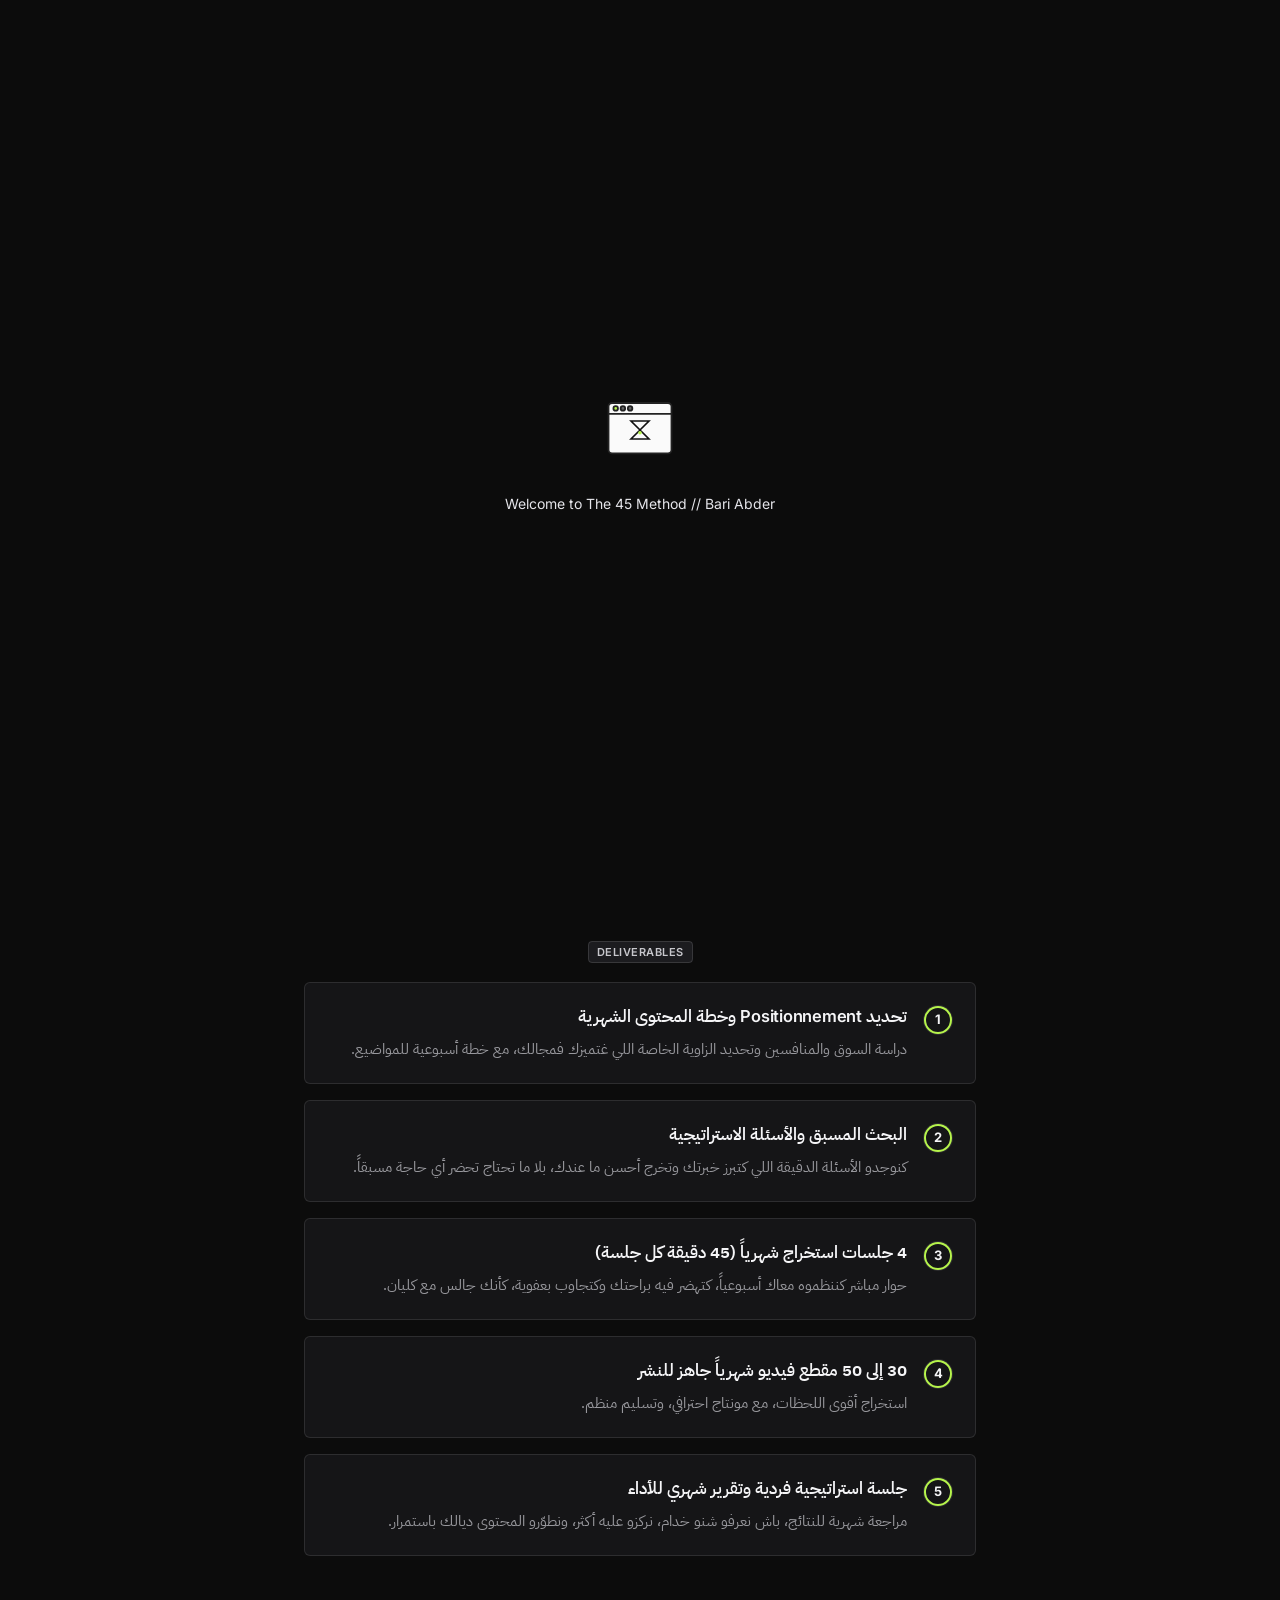
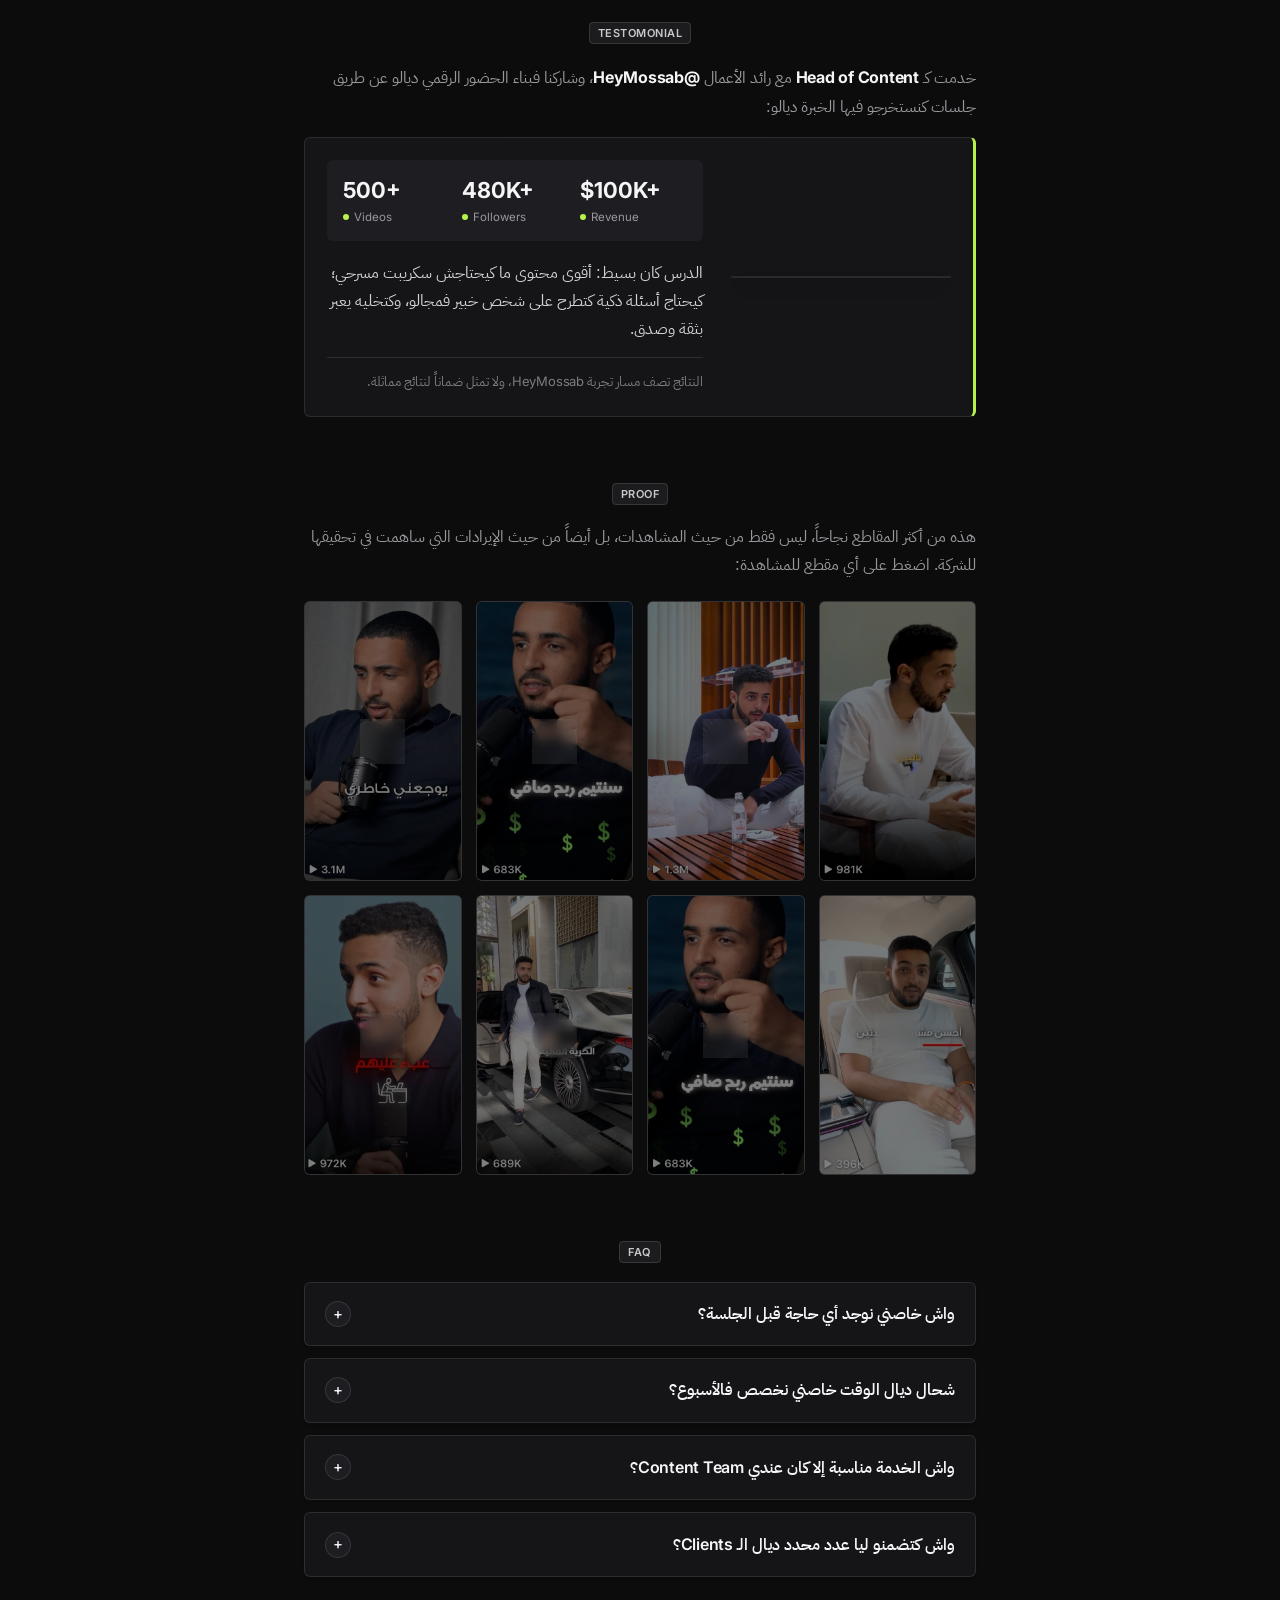
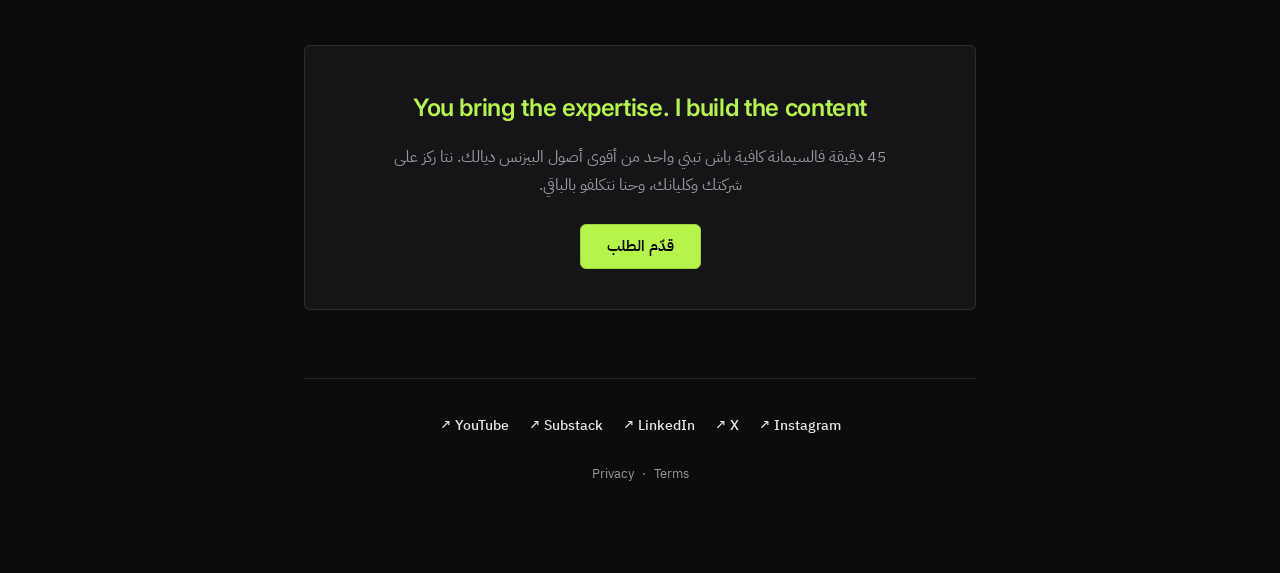
==== commit 52131548: "Update index.html" ====
--- a/index.html
+++ b/index.html
@@ -19,8 +19,7 @@
     })(window, document, "clarity", "script", "xfxluvm6i1");
 </script>
   
-  <link rel="stylesheet" href="css/style.css">
-
+<link rel="stylesheet" href="./style.css">
   <!-- Wistia Embedded Logic -->
   <script src="https://fast.wistia.com/player.js" async></script>
   <script src="https://fast.wistia.com/embed/5bd1e0alqr.js" async type="module"></script>
@@ -776,8 +775,6 @@
       </form>
     </div>
   </div>
-  <script src="js/main.js">
-    
-  </script>
+<script src="./js/main.js"></script>
 </body>
 </html>
--- a/style.css
+++ b/style.css
@@ -0,0 +1,1436 @@
+/* ==========================================================================
+   BARI ABDER // BRAND & DESIGN SYSTEM STYLESHEET
+   ========================================================================== */
+
+@import url('https://fonts.googleapis.com/css2?family=IBM+Plex+Sans+Arabic:wght@400;500;600;700&family=Inter:wght@400;500;600;700&family=Nanum+Pen+Script&display=swap');
+
+:root {
+  --font-sans: 'IBM Plex Sans Arabic', 'Inter', -apple-system, BlinkMacSystemFont, 'Segoe UI', Roboto, sans-serif;
+  --font-mono: 'SF Mono', Consolas, monospace;
+  --font-inter: 'Inter', system-ui, sans-serif;
+
+  /* Colors */
+  --bg-primary: #ffffff;
+  --bg-card: #fafafa;
+  --bg-card-hover: #f4f4f4;
+  --text-primary: #111111;
+  --text-hero: #333333;
+  --text-body: #222222;
+  --text-muted: #666666;
+  --text-dim: #8e8e93;
+
+  /* Brand Accents (#B6F44C) */
+  --accent-brand: #B6F44C;
+  --accent-brand-dark: #416b08;
+  --accent-brand-subtle: rgba(182, 244, 76, 0.28);
+  --accent-brand-glow: rgba(182, 244, 76, 0.45);
+  --accent-brand-border: rgba(182, 244, 76, 0.8);
+
+  --border-light: rgba(0, 0, 0, 0.08);
+  --border-subtle: rgba(0, 0, 0, 0.05);
+  --border-dark: #111111;
+
+  /* Retro Window Palette */
+  --win-bg: #c0c0c0;
+  --win-titlebar: linear-gradient(90deg, #111111, #333333);
+  --win-border-light: #ffffff;
+  --win-border-dark: #808080;
+  --win-border-darkest: #000000;
+
+  --max-width: 720px;
+  --radius-sm: 6px;
+  --radius-md: 12px;
+  --radius-lg: 18px;
+  --radius-full: 9999px;
+  --transition-fast: 0.18s cubic-bezier(0.16, 1, 0.3, 1);
+  --transition-base: 0.28s cubic-bezier(0.16, 1, 0.3, 1);
+}
+
+/* Base Reset */
+*, *::before, *::after {
+  box-sizing: border-box;
+  margin: 0;
+  padding: 0;
+}
+
+html {
+  font-size: 16px;
+  scroll-behavior: smooth;
+  -webkit-font-smoothing: antialiased;
+  -moz-osx-font-smoothing: grayscale;
+}
+
+body {
+  font-family: var(--font-sans);
+  background-color: var(--bg-primary);
+  color: var(--text-body);
+  line-height: 1.8;
+  letter-spacing: 0;
+  overflow-x: hidden;
+  position: relative;
+}
+
+:lang(en), .en {
+  font-family: var(--font-inter);
+  letter-spacing: -0.015em;
+}
+
+::selection {
+  background: var(--accent-brand);
+  color: #000000;
+}
+
+a {
+  color: inherit;
+  text-decoration: none;
+  transition: color var(--transition-fast);
+}
+
+.highlight-brand {
+  background: var(--accent-brand-subtle);
+  color: #111111;
+  padding: 2px 6px;
+  border-radius: 4px;
+  border-bottom: 2px solid var(--accent-brand);
+  font-weight: 500;
+}
+
+/* ==========================================================================
+   PAGE ENTRY WELCOME LOADER
+   ========================================================================== */
+#page-loader {
+  position: fixed;
+  inset: 0;
+  background: #ffffff;
+  z-index: 9999;
+  display: flex;
+  flex-direction: column;
+  align-items: center;
+  justify-content: center;
+  gap: 18px;
+  transition: opacity 0.5s ease, visibility 0.5s ease;
+}
+
+#page-loader.fade-out {
+  opacity: 0;
+  visibility: hidden;
+  pointer-events: none;
+}
+
+.loader-illustration {
+  width: 90px;
+  height: 90px;
+  animation: floatBounce 2s ease-in-out infinite;
+}
+
+.loader-text {
+  font-family: var(--font-inter);
+  font-size: 14px;
+  line-height: 1.6;
+  color: var(--text-hero);
+  text-align: center;
+}
+
+@keyframes floatBounce {
+  0%, 100% { transform: translateY(0); }
+  50% { transform: translateY(-6px); }
+}
+
+/* ==========================================================================
+   MAIN CONTAINER & SECTION RHYTHM
+   ========================================================================== */
+.main-wrapper {
+  max-width: var(--max-width);
+  margin: 0 auto;
+  padding: 56px 24px 88px 24px;
+  display: flex;
+  flex-direction: column;
+  gap: 68px;
+}
+
+.section-eyebrow {
+  font-family: var(--font-inter);
+  font-size: 12.5px;
+  font-weight: 600;
+  text-transform: uppercase;
+  letter-spacing: 0.04em;
+  color: var(--accent-brand-dark);
+  display: flex;
+  align-items: center;
+  justify-content: center;
+  gap: 8px;
+  margin-bottom: 20px;
+  line-height: 1.5;
+}
+
+.section-eyebrow .eyebrow-badge {
+  background: var(--accent-brand);
+  color: #111111;
+  padding: 3px 8px;
+  border-radius: 4px;
+  font-size: 11px;
+  font-weight: 600;
+}
+
+/* ==========================================================================
+   HERO SECTION
+   ========================================================================== */
+.hero-section {
+  display: flex;
+  flex-direction: column;
+  gap: 20px;
+}
+
+.hero-identity-row {
+  display: flex;
+  align-items: center;
+  justify-content: space-between;
+  gap: 16px;
+  flex-wrap: wrap;
+}
+
+.hero-name {
+  font-size: 25px;
+  font-weight: 600;
+  line-height: 1.4;
+  color: var(--text-primary);
+  display: flex;
+  align-items: center;
+  gap: 8px;
+}
+
+.hero-headline {
+  font-size: 23px;
+  font-weight: 600;
+  line-height: 1.65;
+  color: var(--text-primary);
+}
+.headline-highlight {
+  display: inline;
+  background-color: var(--accent-brand); /* #B6F44C */
+  color: #111111;
+  padding: 2px 10px;
+  box-decoration-break: clone;
+  -webkit-box-decoration-break: clone;
+}
+
+/* Keep the text dark on the bright lime highlight even in dark mode */
+html[data-theme="dark"] .headline-highlight {
+  background-color: var(--accent-brand);
+  color: #111111;
+}
+.hero-stickers-row {
+  display: flex;
+  align-items: center;
+  gap: 12px;
+  margin-top: 4px;
+  flex-wrap: wrap;
+}
+
+.tilted-sticker {
+  background: #ffffff;
+  border: 1px solid var(--border-light);
+  border-radius: var(--radius-sm);
+  padding: 7px 13px;
+  display: inline-flex;
+  align-items: center;
+  gap: 6px;
+  font-size: 12.5px;
+  font-weight: 500;
+  line-height: 1.4;
+  color: var(--text-primary);
+  box-shadow: 0 4px 14px rgba(0, 0, 0, 0.04);
+  transition: transform var(--transition-fast);
+}
+
+.tilted-sticker:hover {
+  transform: translateY(-2px) scale(1.03) !important;
+  border-color: var(--accent-brand);
+}
+
+.sticker-1 { transform: rotate(-2deg); }
+.sticker-2 { transform: rotate(1.5deg); }
+.sticker-3 { transform: rotate(-1.2deg); }
+
+.hero-subtag {
+  font-size: 15.5px;
+  color: var(--text-muted);
+  line-height: 1.9;
+}
+
+/* Buttons */
+.btn-primary {
+  display: inline-flex;
+  align-items: center;
+  justify-content: center;
+  gap: 8px;
+  background: var(--accent-brand);
+  color: #000000;
+  font-family: var(--font-sans);
+  font-size: 14px;
+  font-weight: 600;
+  line-height: 1.4;
+  padding: 11px 22px;
+  border-radius: var(--radius-sm);
+  border: 1px solid #9ed43b;
+  cursor: pointer;
+  transition: all var(--transition-fast);
+}
+
+.btn-primary:hover {
+  background: #a8ed3a;
+  transform: translateY(-1px);
+  box-shadow: 0 4px 16px var(--accent-brand-glow);
+}
+
+.cta-center-wrap {
+  text-align: center;
+  margin-top: 20px;
+}
+
+/* ==========================================================================
+   WISTIA 16:9 VIDEO BLOCK
+   ========================================================================== */
+.video-wrapper-16-9 {
+  width: 100%;
+  aspect-ratio: 16 / 9;
+  border-radius: var(--radius-sm);
+  overflow: hidden;
+  background: #111111;
+  border: 1px solid var(--border-light);
+  box-shadow: 0 10px 30px rgba(0, 0, 0, 0.08);
+  position: relative;
+}
+
+.video-placeholder-backdrop {
+  position: absolute;
+  inset: 0;
+  background: radial-gradient(circle at center, #222225 0%, #111112 100%);
+  display: flex;
+  align-items: center;
+  justify-content: center;
+  pointer-events: none;
+  z-index: 1;
+}
+
+.play-button-icon {
+  width: 60px;
+  height: 60px;
+  border-radius: 50%;
+  background: rgba(255, 255, 255, 0.1);
+  backdrop-filter: blur(8px);
+  border: 1px solid rgba(255, 255, 255, 0.2);
+  display: flex;
+  align-items: center;
+  justify-content: center;
+}
+
+.video-wrapper-16-9 wistia-player {
+  position: relative;
+  z-index: 2;
+  width: 100%;
+  height: 100%;
+}
+
+/* ==========================================================================
+   DELIVERABLES LIST
+   ========================================================================== */
+.deliverables-list {
+  list-style: none;
+  display: flex;
+  flex-direction: column;
+  gap: 16px;
+  margin-top: 18px;
+}
+
+.deliverables-item {
+  padding: 20px 22px;
+  background: var(--bg-card);
+  border: 1px solid var(--border-light);
+  border-radius: var(--radius-sm);
+  display: flex;
+  align-items: flex-start;
+  gap: 16px;
+  transition: all var(--transition-fast);
+}
+
+.deliverables-item:hover {
+  border-color: var(--accent-brand);
+  transform: translateY(-1px);
+  box-shadow: 0 4px 14px rgba(0, 0, 0, 0.03);
+}
+
+.deliverables-dot {
+  width: 30px;
+  height: 30px;
+  border-radius: 50%;
+  background: #ffffff;
+  border: 1px solid var(--border-light);
+  box-shadow: inset 0 0 0 2px var(--accent-brand);
+  display: inline-flex;
+  align-items: center;
+  justify-content: center;
+  font-family: var(--font-inter);
+  font-size: 13px;
+  font-weight: 700;
+  color: var(--text-primary);
+  flex-shrink: 0;
+  margin-top: 2px;
+}
+
+.deliverables-title {
+  font-size: 16.5px;
+  font-weight: 600;
+  line-height: 1.65;
+  color: var(--text-primary);
+  margin-bottom: 6px;
+}
+
+.deliverables-desc {
+  color: var(--text-muted);
+  font-size: 14.5px;
+  line-height: 1.85;
+}
+
+/* ==========================================================================
+   PROOF & HEYMOSSAB BLOCK
+   ========================================================================== */
+.proof-card {
+  border-right: 3px solid var(--accent-brand);
+  border-left: 1px solid var(--border-light);
+  border-top: 1px solid var(--border-light);
+  border-bottom: 1px solid var(--border-light);
+  background: #fbfbfb;
+  padding: 22px;
+  border-radius: var(--radius-sm);
+}
+
+.proof-grid {
+  display: grid;
+  grid-template-columns: 220px 1fr;
+  gap: 28px;
+  align-items: center;
+}
+
+.proof-video-frame {
+  border-radius: var(--radius-sm);
+  overflow: hidden;
+  background: #111111;
+  width: 100%;
+  box-shadow: 0 8px 24px rgba(0, 0, 0, 0.1);
+  border: 1px solid var(--border-light);
+}
+
+.stats-row {
+  display: grid;
+  grid-template-columns: repeat(3, 1fr);
+  gap: 12px;
+  background: #f4f4f5;
+  padding: 16px;
+  border-radius: var(--radius-sm);
+  margin-bottom: 18px;
+  direction: ltr;
+}
+
+.stat-number {
+  font-family: var(--font-inter);
+  font-size: 22px;
+  font-weight: 700;
+  color: var(--text-primary);
+  line-height: 1.3;
+}
+
+.stat-label {
+  font-family: var(--font-inter);
+  font-size: 11.5px;
+  color: var(--text-muted);
+  margin-top: 4px;
+  line-height: 1.4;
+  display: flex;
+  align-items: center;
+  gap: 5px;
+}
+
+.stat-label::before {
+  content: '';
+  width: 6px;
+  height: 6px;
+  border-radius: 50%;
+  background: var(--accent-brand);
+  display: inline-block;
+}
+
+.proof-disclaimer {
+  font-size: 13px;
+  color: var(--text-dim);
+  line-height: 1.75;
+  padding-top: 12px;
+  border-top: 1px solid var(--border-light);
+}
+
+/* ==========================================================================
+   8 VIRAL REELS GRID
+   ========================================================================== */
+.reels-grid {
+  display: grid;
+  grid-template-columns: repeat(4, 1fr);
+  gap: 14px;
+}
+.reel-bg-img {
+  position: absolute;
+  inset: 0;
+  width: 100%;
+  height: 100%;
+  object-fit: cover;
+  z-index: 0;
+  transition: transform 0.35s ease, filter 0.35s ease;
+}
+
+.reel-card:hover .reel-bg-img {
+  transform: scale(1.05);
+}
+
+.reel-card > *:not(.reel-bg-img) {
+  position: relative;
+  z-index: 1;
+}
+.reel-card {
+  aspect-ratio: 9 / 16;
+  background: #1c1c1e;
+  border: 1px solid var(--border-light);
+  border-radius: var(--radius-sm);
+  overflow: hidden;
+  position: relative;
+  display: flex;
+  flex-direction: column;
+  justify-content: space-between;
+  padding: 14px 12px;
+  color: #ffffff;
+  transition: all var(--transition-fast);
+}
+
+.reel-card:hover {
+  transform: translateY(-4px) scale(1.02);
+  border-color: var(--accent-brand);
+  box-shadow: 0 10px 24px rgba(0, 0, 0, 0.18);
+}
+
+.reel-badge {
+  align-self: flex-start;
+  background: rgba(0, 0, 0, 0.65);
+  backdrop-filter: blur(8px);
+  color: var(--accent-brand);
+  font-family: var(--font-inter);
+  font-size: 10.5px;
+  font-weight: 600;
+  padding: 4px 8px;
+  border-radius: 4px;
+  border: 1px solid rgba(182, 244, 76, 0.3);
+}
+
+.reel-center-play {
+  align-self: center;
+  width: 44px;
+  height: 44px;
+  border-radius: 50%;
+  background: rgba(255, 255, 255, 0.15);
+  backdrop-filter: blur(6px);
+  display: flex;
+  align-items: center;
+  justify-content: center;
+  border: 1px solid rgba(255, 255, 255, 0.3);
+  transition: transform var(--transition-fast), background var(--transition-fast);
+}
+
+.reel-card:hover .reel-center-play {
+  transform: scale(1.15);
+  background: var(--accent-brand);
+}
+
+.reel-card:hover .reel-center-play svg {
+  fill: #000000;
+}
+
+.reel-title {
+  font-size: 12.5px;
+  font-weight: 500;
+  line-height: 1.5;
+  color: #f4f4f5;
+  background: rgba(0, 0, 0, 0.72);
+  backdrop-filter: blur(4px);
+  padding: 7px 9px;
+  border-radius: 4px;
+}
+.reel-card {
+  justify-content: center;
+  align-items: center;
+}
+
+.reel-bg-img {
+  position: absolute;
+  inset: 0;
+  width: 100%;
+  height: 100%;
+  object-fit: cover;
+  z-index: 0;
+  transition: transform 0.35s ease, filter 0.35s ease;
+}
+
+.reel-card::after {
+  content: '';
+  position: absolute;
+  inset: 0;
+  background: rgba(0, 0, 0, 0.50);
+  z-index: 1;
+  pointer-events: none;
+  transition: background 0.25s ease;
+}
+
+.reel-card:hover::after {
+  background: rgba(0, 0, 0, 0.10);
+}
+
+.reel-card:hover .reel-bg-img {
+  transform: scale(1.05);
+}
+
+.reel-center-play {
+  position: relative;
+  z-index: 2;
+}
+/* ==========================================================================
+   FAQ ACCORDION
+   ========================================================================== */
+.faq-accordion {
+  display: flex;
+  flex-direction: column;
+  gap: 12px;
+  margin-top: 16px;
+}
+
+details.faq-item {
+  background: var(--bg-card);
+  border: 1px solid var(--border-light);
+  border-radius: var(--radius-sm);
+  padding: 0 20px;
+  box-shadow: 0 2px 6px rgba(0, 0, 0, 0.02);
+  transition: border-color var(--transition-fast);
+}
+
+details.faq-item[open] {
+  border-color: rgba(0, 0, 0, 0.2);
+  background: #ffffff;
+}
+
+details.faq-item summary {
+  list-style: none;
+  cursor: pointer;
+  padding: 18px 0;
+  font-size: 16px;
+  font-weight: 600;
+  line-height: 1.65;
+  color: var(--text-primary);
+  display: flex;
+  justify-content: space-between;
+  align-items: center;
+  gap: 14px;
+}
+
+details.faq-item summary::-webkit-details-marker {
+  display: none;
+}
+
+details.faq-item .faq-icon {
+  width: 26px;
+  height: 26px;
+  border-radius: 50%;
+  background: #f4f4f5;
+  border: 1px solid var(--border-light);
+  display: flex;
+  align-items: center;
+  justify-content: center;
+  font-family: var(--font-inter);
+  font-size: 15px;
+  font-weight: 500;
+  transition: all 0.2s ease;
+  flex-shrink: 0;
+}
+
+details.faq-item[open] .faq-icon {
+  transform: rotate(45deg);
+  background: var(--accent-brand);
+  color: #000000;
+}
+
+details.faq-item .faq-answer {
+  padding-bottom: 20px;
+  font-size: 15px;
+  color: var(--text-muted);
+  line-height: 1.85;
+}
+
+/* ==========================================================================
+   FOOTER & MODALS
+   ========================================================================== */
+.footer-section {
+  display: flex;
+  flex-direction: column;
+  align-items: center;
+  text-align: center;
+  gap: 24px;
+  padding-top: 36px;
+  border-top: 1px solid var(--border-light);
+}
+
+.social-links-row {
+  display: flex;
+  align-items: center;
+  justify-content: center;
+  gap: 20px;
+  flex-wrap: wrap;
+}
+
+.social-link {
+  font-size: 14px;
+  font-weight: 500;
+  line-height: 1.6;
+  color: #222222;
+  transition: color var(--transition-fast);
+}
+
+.social-link:hover {
+  color: var(--accent-brand-dark);
+  text-decoration: underline;
+}
+
+.modal-backdrop {
+  position: fixed;
+  inset: 0;
+  background: rgba(29, 29, 31, 0.45);
+  backdrop-filter: blur(10px);
+  -webkit-backdrop-filter: blur(10px);
+  z-index: 2000;
+  display: flex;
+  align-items: center;
+  justify-content: center;
+  padding: 16px;
+  opacity: 0;
+  visibility: hidden;
+  transition: opacity 0.2s ease, visibility 0.2s ease;
+}
+
+.modal-backdrop.open {
+  opacity: 1;
+  visibility: visible;
+}
+
+.modal-sheet {
+  width: 100%;
+  max-width: 560px;
+  max-height: 92vh;
+  overflow-y: auto;
+  background: #ffffff;
+  border-radius: 26px;
+  padding: 36px 30px 28px;
+  position: relative;
+  border: 1px solid var(--border-light);
+  box-shadow: 0 32px 64px -16px rgba(0, 0, 0, 0.22);
+  direction: rtl;
+  text-align: right;
+}
+
+.modal-close {
+  position: absolute;
+  top: 18px;
+  left: 18px;
+  width: 32px;
+  height: 32px;
+  border-radius: 50%;
+  background: #f5f5f7;
+  border: none;
+  color: #6e6e73;
+  cursor: pointer;
+  font-size: 14px;
+  display: inline-flex;
+  align-items: center;
+  justify-content: center;
+  z-index: 10;
+}
+
+.reel-modal-sheet {
+  width: 100%;
+  max-width: 390px;
+  background: #ffffff;
+  border-radius: 26px;
+  padding: 16px 16px 18px;
+  position: relative;
+  border: 1px solid var(--border-light);
+  box-shadow: 0 32px 64px -16px rgba(0, 0, 0, 0.28);
+  display: flex;
+  flex-direction: column;
+  gap: 12px;
+}
+
+.reel-modal-header {
+  display: flex;
+  align-items: center;
+  justify-content: space-between;
+  padding: 2px 4px;
+  direction: ltr;
+}
+
+.reel-close-btn {
+  width: 30px;
+  height: 30px;
+  border-radius: 50%;
+  background: #f5f5f7;
+  border: none;
+  color: #6e6e73;
+  cursor: pointer;
+}
+
+.reel-iframe-container {
+  position: relative;
+  width: 100%;
+  height: min(610px, 72vh);
+  border-radius: 18px;
+  overflow: hidden;
+  background: #f5f5f7;
+  border: 1px solid var(--border-light);
+}
+
+.reel-iframe-container iframe {
+  width: 100%;
+  height: 100%;
+  border: none;
+  display: block;
+}
+
+.reel-external-btn {
+  display: inline-flex;
+  align-items: center;
+  justify-content: center;
+  gap: 6px;
+  width: 100%;
+  padding: 11px 16px;
+  border-radius: 999px;
+  background: #f5f5f7;
+  color: #111111;
+  font-size: 13.5px;
+  font-weight: 600;
+}
+
+/* Multi-Step Form */
+.flow-progress-bar {
+  width: 100%;
+  height: 5px;
+  background: #f5f5f7;
+  border-radius: 999px;
+  margin-bottom: 24px;
+  overflow: hidden;
+}
+
+.flow-progress-fill {
+  height: 100%;
+  width: 12.5%;
+  background: var(--accent-brand);
+  transition: width 0.3s cubic-bezier(0.4, 0, 0.2, 1);
+}
+
+.form-step {
+  display: none;
+  opacity: 0;
+  transform: translateY(8px);
+  transition: opacity 0.2s ease, transform 0.2s ease;
+}
+
+.form-step.active {
+  display: block;
+  opacity: 1;
+  transform: translateY(0);
+}
+
+.step-num {
+  font-family: var(--font-inter);
+  font-size: 12px;
+  font-weight: 600;
+  color: #111111;
+  background: var(--accent-brand);
+  padding: 4px 10px;
+  border-radius: 999px;
+  display: inline-block;
+  margin-bottom: 12px;
+}
+
+.step-question {
+  font-size: 20px;
+  font-weight: 600;
+  line-height: 1.65;
+  color: #111111;
+  margin-bottom: 10px;
+}
+
+.step-hint {
+  font-size: 13.5px;
+  color: #6e6e73;
+  line-height: 1.75;
+  margin-bottom: 18px;
+}
+
+.choice-group {
+  display: flex;
+  flex-direction: column;
+  gap: 10px;
+}
+
+.choice-card input[type="radio"] {
+  position: absolute;
+  opacity: 0;
+  pointer-events: none;
+}
+
+.choice-box {
+  display: flex;
+  align-items: center;
+  gap: 14px;
+  padding: 14px 16px;
+  background: #f5f5f7;
+  border: 1.5px solid transparent;
+  border-radius: 14px;
+  cursor: pointer;
+  line-height: 1.6;
+  transition: all 0.15s ease;
+}
+
+.choice-card:hover .choice-box {
+  background: #EFEFF4;
+  transform: translateX(-2px);
+}
+
+.choice-card input[type="radio"]:checked + .choice-box {
+  background: #FAFFF0;
+  border-color: #111111;
+}
+
+.choice-key {
+  font-family: var(--font-inter);
+  display: inline-flex;
+  align-items: center;
+  justify-content: center;
+  width: 26px;
+  height: 26px;
+  border-radius: 8px;
+  background: #ffffff;
+  border: 1px solid var(--border-light);
+  font-size: 12px;
+  font-weight: 600;
+  color: #6e6e73;
+  flex-shrink: 0;
+}
+
+.choice-card input[type="radio"]:checked + .choice-box .choice-key {
+  background: var(--accent-brand);
+  color: #111111;
+  border-color: var(--accent-brand);
+}
+
+.choice-label {
+  font-size: 15px;
+  font-weight: 500;
+  color: #111111;
+  line-height: 1.65;
+}
+
+.inputs-group {
+  display: flex;
+  flex-direction: column;
+  gap: 16px;
+  margin-bottom: 8px;
+}
+
+.input-field {
+  display: flex;
+  flex-direction: column;
+  gap: 6px;
+}
+
+.input-field label {
+  font-size: 13.5px;
+  font-weight: 500;
+  color: #6e6e73;
+  line-height: 1.6;
+}
+
+.input-field input {
+  background: #f5f5f7;
+  border: 1.5px solid var(--border-light);
+  border-radius: 12px;
+  padding: 13px 15px;
+  font-size: 15px;
+  color: #111111;
+  font-family: inherit;
+  outline: none;
+}
+
+.input-field input:focus {
+  background: #ffffff;
+  border-color: #111111;
+}
+
+.slider-container {
+  padding: 24px 12px 14px;
+  text-align: center;
+  background: #f5f5f7;
+  border-radius: 18px;
+  margin-top: 8px;
+}
+
+.slider-display {
+  font-family: var(--font-inter);
+  font-size: 34px;
+  font-weight: 700;
+  color: #111111;
+  margin-bottom: 18px;
+  font-variant-numeric: tabular-nums;
+}
+
+.slider-display .currency {
+  font-family: var(--font-sans);
+  font-size: 15px;
+  color: #6e6e73;
+  font-weight: 500;
+}
+
+input[type="range"] {
+  -webkit-appearance: none;
+  appearance: none;
+  width: 100%;
+  height: 6px;
+  background: rgba(0, 0, 0, 0.12);
+  border-radius: 4px;
+  outline: none;
+}
+
+input[type="range"]::-webkit-slider-thumb {
+  -webkit-appearance: none;
+  appearance: none;
+  width: 24px;
+  height: 24px;
+  border-radius: 50%;
+  background: var(--accent-brand);
+  border: 2px solid #111111;
+  cursor: pointer;
+}
+
+.slider-bounds {
+  font-family: var(--font-inter);
+  display: flex;
+  justify-content: space-between;
+  font-size: 12px;
+  color: #8e8e93;
+  margin-top: 14px;
+  direction: ltr;
+}
+
+.step-nav {
+  display: flex;
+  align-items: center;
+  margin-top: 24px;
+}
+
+.step-nav.space-between {
+  justify-content: space-between;
+}
+
+.btn-step-back {
+  background: none;
+  border: none;
+  color: #6e6e73;
+  font-size: 14px;
+  font-weight: 500;
+  font-family: inherit;
+  cursor: pointer;
+  padding: 8px 12px;
+}
+
+.thank-you-box {
+  text-align: center;
+  padding: 28px 10px;
+}
+
+.success-checkmark {
+  display: inline-flex;
+  align-items: center;
+  justify-content: center;
+  width: 58px;
+  height: 58px;
+  border-radius: 50%;
+  background: var(--accent-brand);
+  color: #111111;
+  font-size: 26px;
+  font-weight: bold;
+  margin-bottom: 18px;
+}
+
+.thank-you-title {
+  font-size: 22px;
+  font-weight: 600;
+  line-height: 1.6;
+  color: #111111;
+  margin-bottom: 10px;
+}
+
+.thank-you-desc {
+  font-size: 15px;
+  color: #6e6e73;
+  line-height: 1.85;
+  max-width: 420px;
+  margin: 0 auto 24px;
+}
+
+@media (max-width: 680px) {
+  .main-wrapper {
+    padding: 44px 16px 64px 16px;
+    gap: 56px;
+  }
+
+  .proof-grid {
+    grid-template-columns: 1fr;
+  }
+
+  .reels-grid {
+    grid-template-columns: repeat(2, 1fr);
+  }
+
+  .hero-headline {
+    font-size: 20px;
+  }
+
+  .modal-sheet {
+    padding: 32px 18px 24px;
+  }
+}
+
+:focus-visible {
+  outline: 2px solid var(--accent-brand-dark);
+  outline-offset: 4px;
+  border-radius: 4px;
+}
+
+@media (prefers-reduced-motion: reduce) {
+  *, *::before, *::after {
+    animation-duration: 0.01ms !important;
+    animation-iteration-count: 1 !important;
+    scroll-behavior: auto !important;
+    transition-duration: 0.01ms !important;
+  }
+}
+/* ==========================================================================
+   DARK MODE (#0C0C0C) & TOP-CENTER PILL SWITCH
+   ========================================================================== */
+html[data-theme="dark"] {
+  --bg-primary: #0C0C0C;
+  --bg-card: #151517;
+  --bg-card-hover: #1C1C1F;
+  --text-primary: #F5F5F7;
+  --text-hero: #E5E5EA;
+  --text-body: #D1D1D6;
+  --text-muted: #98989D;
+  --text-dim: #7C7C80;
+  --accent-brand-dark: #B6F44C;
+  --accent-brand-subtle: rgba(182, 244, 76, 0.16);
+  --border-light: rgba(255, 255, 255, 0.10);
+  --border-subtle: rgba(255, 255, 255, 0.06);
+}
+
+/* Base Canvas & Loader */
+html[data-theme="dark"] body,
+html[data-theme="dark"] #page-loader {
+  background-color: #0C0C0C;
+  color: var(--text-body);
+}
+
+html[data-theme="dark"] .loader-text {
+  color: var(--text-hero);
+}
+
+/* Cards, Stickers, Dots & Modals */
+html[data-theme="dark"] .tilted-sticker,
+html[data-theme="dark"] .deliverables-dot,
+html[data-theme="dark"] details.faq-item[open],
+html[data-theme="dark"] .modal-sheet,
+html[data-theme="dark"] .reel-modal-sheet,
+html[data-theme="dark"] .surface-card {
+  background: #151517;
+  color: var(--text-primary);
+  border: 1px solid var(--border-light);
+}
+
+html[data-theme="dark"] .proof-card {
+  background: #151517;
+  border-top: 1px solid var(--border-light);
+  border-bottom: 1px solid var(--border-light);
+  border-left: 1px solid var(--border-light);
+  border-right: 3px solid var(--accent-brand);
+}
+
+/* Secondary Surfaces (Stats, Icons, Form Inputs, Modal Buttons) */
+html[data-theme="dark"] .stats-row,
+html[data-theme="dark"] details.faq-item .faq-icon,
+html[data-theme="dark"] .choice-box,
+html[data-theme="dark"] .input-field input,
+html[data-theme="dark"] .slider-container,
+html[data-theme="dark"] .modal-close,
+html[data-theme="dark"] .reel-close-btn,
+html[data-theme="dark"] .reel-external-btn {
+  background: #1E1E22;
+  color: var(--text-primary);
+  border-color: var(--border-light);
+}
+
+html[data-theme="dark"] .reel-external-btn:hover,
+html[data-theme="dark"] .modal-close:hover,
+html[data-theme="dark"] .reel-close-btn:hover {
+  background: #2A2A30;
+  color: #FFFFFF;
+}
+
+/* Inline Badges & Highlights */
+html[data-theme="dark"] .badge-inline,
+html[data-theme="dark"] .highlight-brand {
+  background: rgba(182, 244, 76, 0.16);
+  color: #B6F44C;
+}
+
+html[data-theme="dark"] .headline-green {
+  color: #B6F44C;
+}
+
+/* Modal Form Selected & Focus States */
+html[data-theme="dark"] .choice-card:hover .choice-box {
+  background: #25252A;
+}
+
+html[data-theme="dark"] .choice-card input[type="radio"]:checked + .choice-box {
+  background: rgba(182, 244, 76, 0.12);
+  border-color: var(--accent-brand);
+}
+
+html[data-theme="dark"] .choice-key {
+  background: #0C0C0C;
+  color: var(--text-muted);
+}
+
+html[data-theme="dark"] .input-field input:focus {
+  background: #151517;
+  border-color: var(--accent-brand);
+}
+
+html[data-theme="dark"] input[type="range"] {
+  background: rgba(255, 255, 255, 0.16);
+}
+
+html[data-theme="dark"] .btn-step-back {
+  color: var(--text-muted);
+}
+
+html[data-theme="dark"] .btn-step-back:hover {
+  color: var(--text-primary);
+}
+
+/* Footer & Legal Links (Clear & High-Contrast) */
+html[data-theme="dark"] .footer-section {
+  border-top-color: var(--border-light);
+}
+
+html[data-theme="dark"] .social-link {
+  color: #E5E5EA;
+}
+
+html[data-theme="dark"] .social-link:hover {
+  color: #B6F44C;
+}
+
+html[data-theme="dark"] .footer-legal,
+html[data-theme="dark"] .footer-legal a,
+html[data-theme="dark"] .footer-legal span {
+  color: #98989D !important;
+}
+
+html[data-theme="dark"] .footer-legal a:hover {
+  color: #F5F5F7 !important;
+  text-decoration: underline;
+}
+
+/* ==========================================================================
+   TOP CENTER THEME PILL SWITCH
+   ========================================================================== */
+.theme-toggle-wrapper {
+  display: flex;
+  justify-content: center;
+  align-items: center;
+  padding-top: 24px;
+  width: 100%;
+}
+
+.theme-pill {
+  position: relative;
+  display: inline-flex;
+  align-items: center;
+  justify-content: space-between;
+  width: 84px;
+  height: 44px;
+  padding: 4px;
+  border-radius: 9999px;
+  border: 1px solid transparent;
+  background: #F1F1F2;
+  cursor: pointer;
+  transition: background-color 0.25s ease, border-color 0.25s ease;
+  -webkit-tap-highlight-color: transparent;
+}
+
+html[data-theme="dark"] .theme-pill {
+  background: #1A1A1D;
+  border-color: rgba(255, 255, 255, 0.10);
+}
+
+.theme-thumb {
+  position: absolute;
+  top: 3px;
+  left: 3px;
+  width: 36px;
+  height: 36px;
+  border-radius: 50%;
+  background: #FFFFFF;
+  box-shadow: 0 2px 6px rgba(0, 0, 0, 0.12);
+  transition: transform 0.28s cubic-bezier(0.22, 1, 0.36, 1), background-color 0.25s ease;
+}
+
+html[data-theme="dark"] .theme-thumb {
+  transform: translateX(40px);
+  background: #0C0C0C;
+  box-shadow: 0 2px 8px rgba(0, 0, 0, 0.6);
+}
+
+.theme-icon {
+  position: relative;
+  z-index: 1;
+  width: 36px;
+  height: 36px;
+  display: inline-flex;
+  align-items: center;
+  justify-content: center;
+  transition: color 0.25s ease;
+}
+
+.sun-icon {
+  color: #111111;
+}
+
+.moon-icon {
+  color: #9CA3AF;
+}
+
+html[data-theme="dark"] .sun-icon {
+  color: #636366;
+}
+
+html[data-theme="dark"] .moon-icon {
+  color: #B6F44C;
+}
+
+.main-wrapper {
+  padding-top: 32px !important;
+}
+/* ==========================================================================
+   MOBILE STICKERS, DARK FORM CONTRAST, ACCENT BALANCE & HERO-TO-VSL GAP
+   ========================================================================== */
+
+/* 1. Reduce space between hero paragraph (.hero-subtag) and VSL video */
+.hero-section {
+  gap: 14px !important;
+}
+
+.hero-subtag {
+  margin-bottom: 0 !important;
+}
+
+/* Pull the VSL video slightly closer to the paragraph above it */
+.hero-section + .video-wrapper-16-9 {
+  margin-top: -54px !important;
+}
+
+/* 2. Balance green accents: keep lime green focused on CTA buttons,
+   make section eyebrow badges calm & readable */
+.section-eyebrow .eyebrow-badge {
+  background: #EFEFF1 !important;
+  color: #3F3F46 !important;
+  border: 1px solid var(--border-light);
+}
+
+html[data-theme="dark"] .section-eyebrow .eyebrow-badge {
+  background: #1C1C1F !important;
+  color: #C7C7CC !important;
+  border: 1px solid rgba(255, 255, 255, 0.12);
+}
+
+/* 3. High-contrast dark mode for the multi-step form & inputs */
+html[data-theme="dark"] #otmMultiStepForm,
+html[data-theme="dark"] #otmMultiStepForm .step-question,
+html[data-theme="dark"] #otmMultiStepForm .choice-label,
+html[data-theme="dark"] #otmMultiStepForm .slider-display {
+  color: #F5F5F7 !important;
+}
+
+html[data-theme="dark"] #otmMultiStepForm .step-hint,
+html[data-theme="dark"] #otmMultiStepForm .input-field label,
+html[data-theme="dark"] #otmMultiStepForm .slider-display .currency,
+html[data-theme="dark"] #otmMultiStepForm .slider-bounds {
+  color: #A1A1AA !important;
+}
+
+html[data-theme="dark"] #otmMultiStepForm .input-field input {
+  background: #1C1C20 !important;
+  color: #F5F5F7 !important;
+  border-color: rgba(255, 255, 255, 0.16) !important;
+}
+
+html[data-theme="dark"] #otmMultiStepForm .input-field input::placeholder {
+  color: #71717A !important;
+}
+
+html[data-theme="dark"] #otmMultiStepForm .choice-box {
+  background: #1C1C20 !important;
+  color: #F5F5F7 !important;
+  border-color: rgba(255, 255, 255, 0.08) !important;
+}
+
+html[data-theme="dark"] #otmMultiStepForm .choice-card:hover .choice-box {
+  background: #25252B !important;
+}
+
+html[data-theme="dark"] #otmMultiStepForm .choice-card input[type="radio"]:checked + .choice-box {
+  background: rgba(182, 244, 76, 0.14) !important;
+  border-color: var(--accent-brand) !important;
+}
+
+html[data-theme="dark"] #otmMultiStepForm .choice-key {
+  background: #0C0C0C !important;
+  color: #D4D4D8 !important;
+  border-color: rgba(255, 255, 255, 0.14) !important;
+}
+@media (max-width: 680px) {
+  .hero-stickers-row {
+    display: none !important;
+  }
+
+  .hero-section + .video-wrapper-16-9 {
+    margin-top: -42px !important;
+  }
+
+  .proof-video-frame {
+    width: 80%;
+    max-width: 240px;
+    margin: 0 auto;
+  }
+}
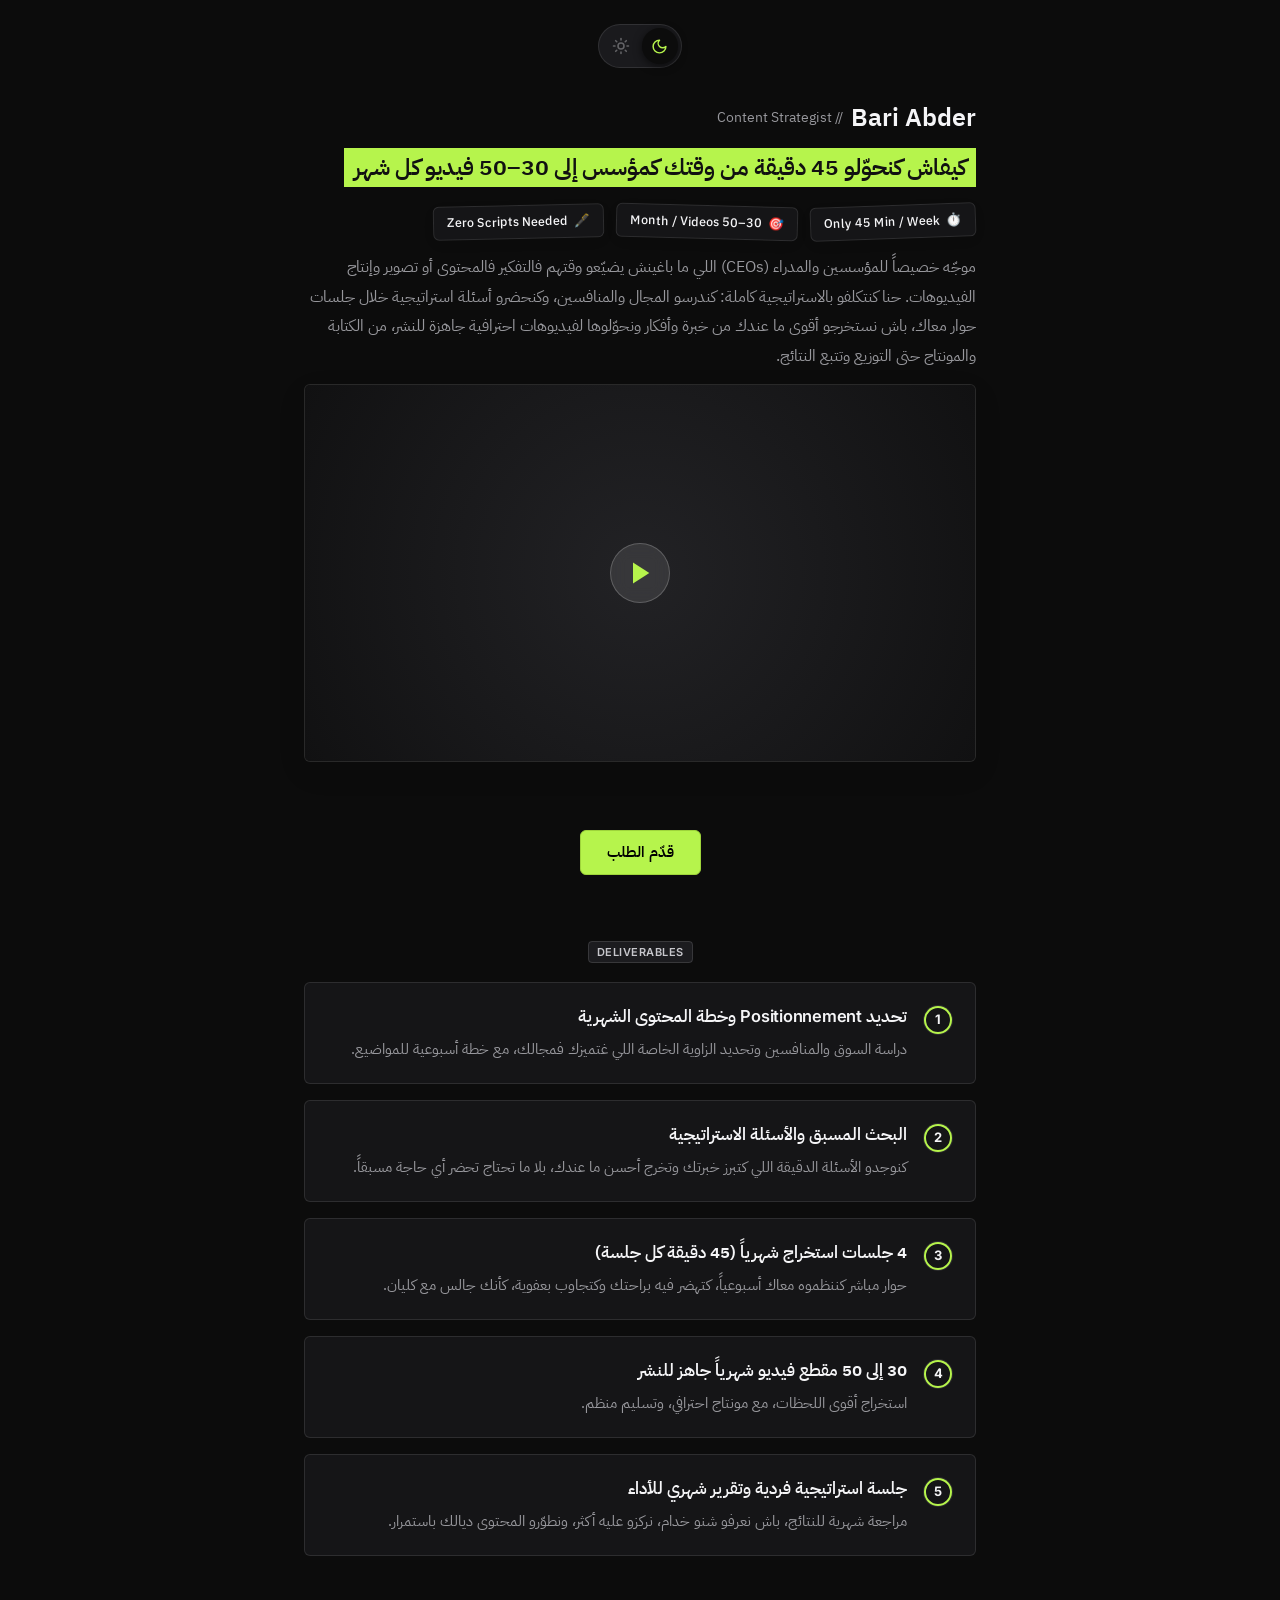
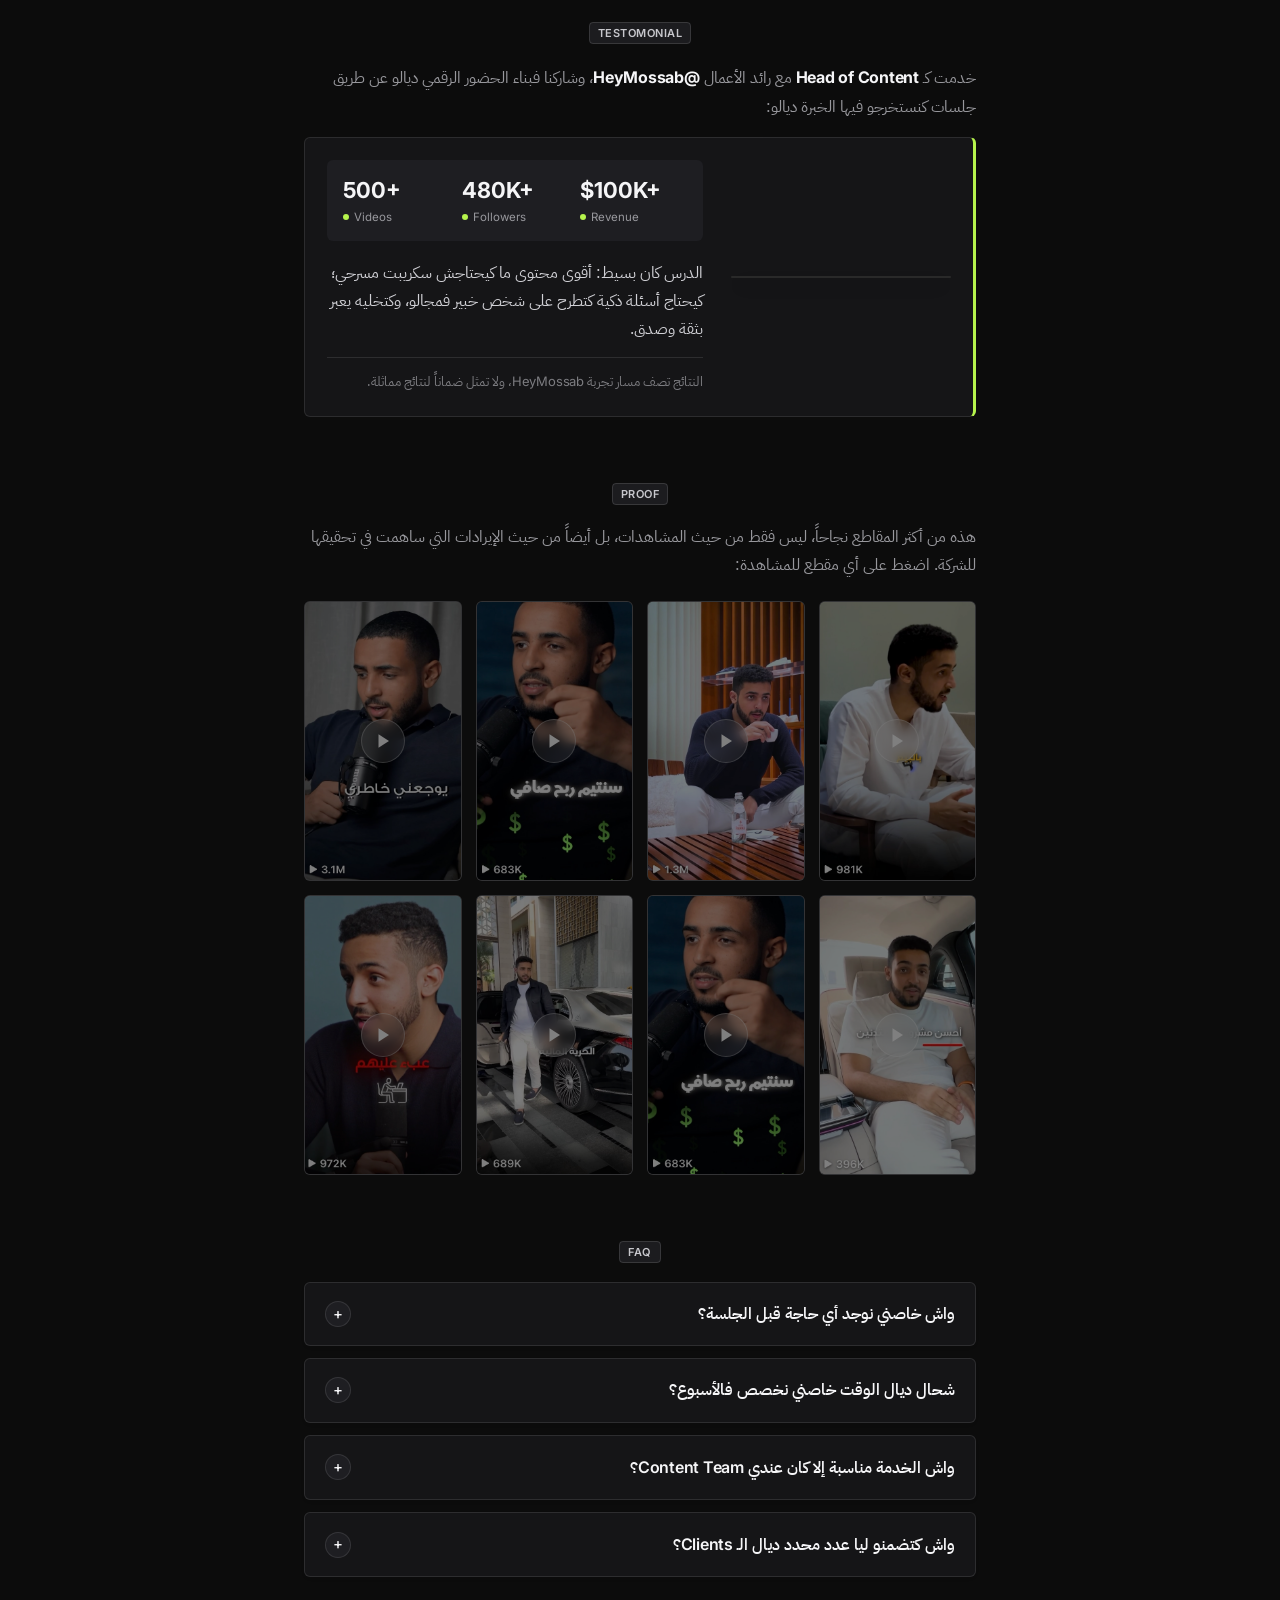
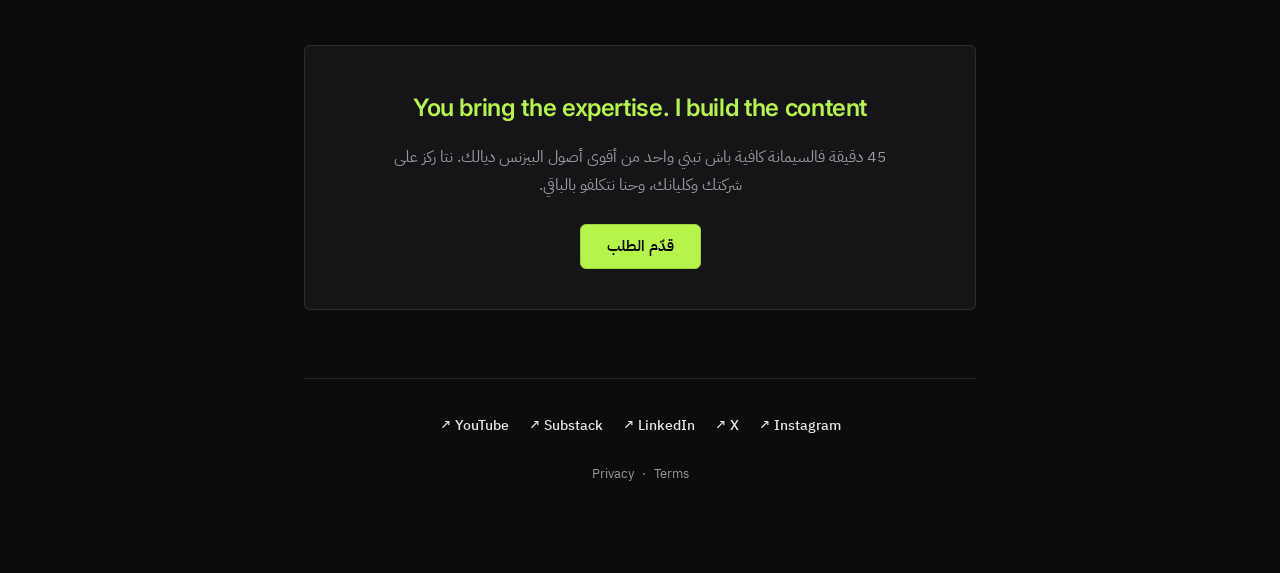
==== commit f74cc588: "Update index.html" ====
--- a/index.html
+++ b/index.html
@@ -19,18 +19,13 @@
     })(window, document, "clarity", "script", "xfxluvm6i1");
 </script>
   
-<link rel="stylesheet" href="./style.css">
+<link rel="stylesheet" href="style.css">
   <!-- Wistia Embedded Logic -->
   <script src="https://fast.wistia.com/player.js" async></script>
   <script src="https://fast.wistia.com/embed/5bd1e0alqr.js" async type="module"></script>
   <script src="https://fast.wistia.com/embed/9xo90klu92.js" async type="module"></script>
 
-  <!-- Fallback so page never blocks if JS fails -->
-  <noscript>
-    <style>
-      #page-loader { display: none !important; }
-    </style>
-  </noscript>
+  
   <script>
   (function () {
     const saved = localStorage.getItem('theme-override');
@@ -43,22 +38,6 @@
 </head>
 <body>
 
-  <!-- =======================================================================
-       PAGE ENTRY WELCOME LOADER
-       ======================================================================= -->
-  <div id="page-loader">
-    <svg class="loader-illustration" viewBox="0 0 100 100" fill="none" stroke="#222222" stroke-width="2">
-      <rect x="15" y="20" width="70" height="56" rx="4" fill="#fafafa"/>
-      <line x1="15" y1="32" x2="85" y2="32"/>
-      <circle cx="23" cy="26" r="2.5" fill="#B6F44C"/>
-      <circle cx="31" cy="26" r="2.5" fill="#666666"/>
-      <circle cx="39" cy="26" r="2.5" fill="#666666"/>
-      <!-- Sandglass 45 min illustration -->
-      <polygon points="40 40 60 40 50 50 60 60 40 60 50 50" stroke="#111111" fill="none" stroke-width="1.8"/>
-      <circle cx="50" cy="53" r="2" fill="#B6F44C" stroke="none"/>
-    </svg>
-    <div class="loader-text">Welcome to The 45 Method // Bari Abder</div>
-  </div>
 
   
 
@@ -775,6 +754,6 @@
       </form>
     </div>
   </div>
-<script src="./js/main.js"></script>
+<script src="main.js"></script>
 </body>
 </html>
